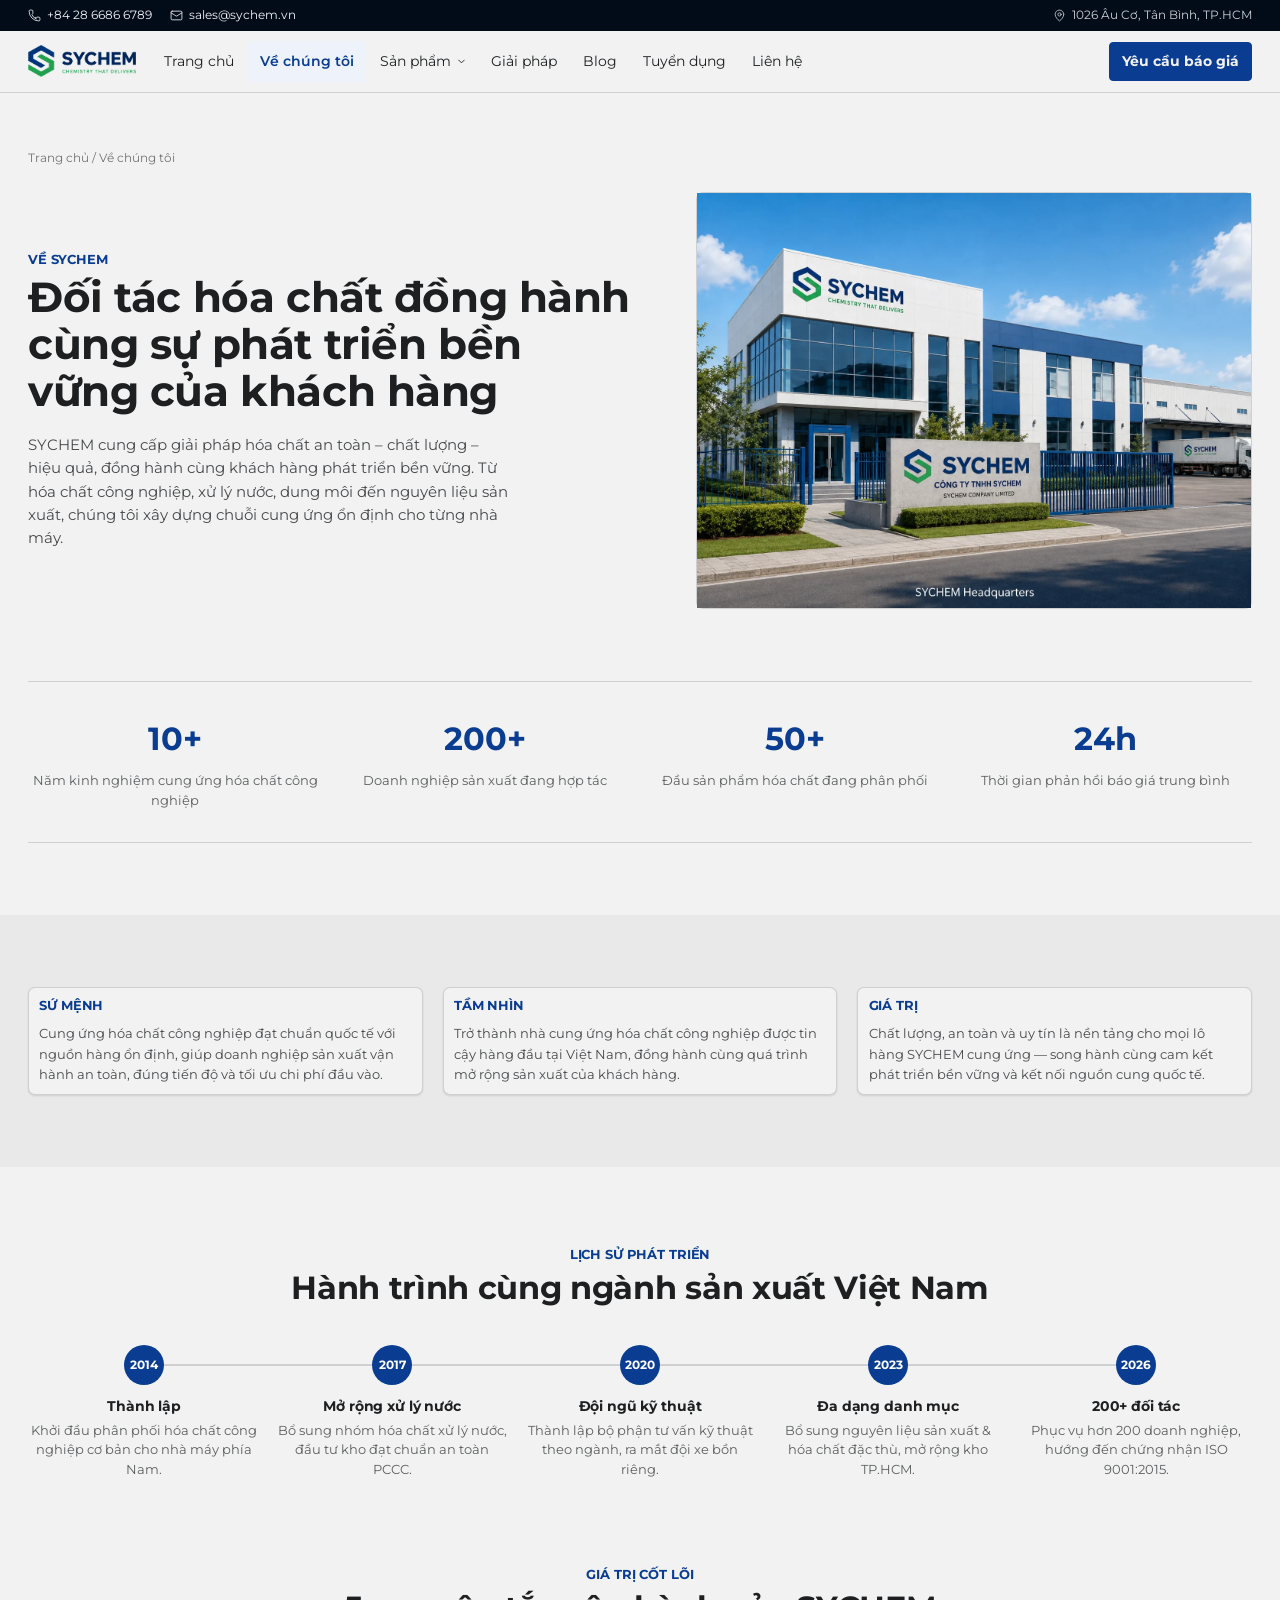
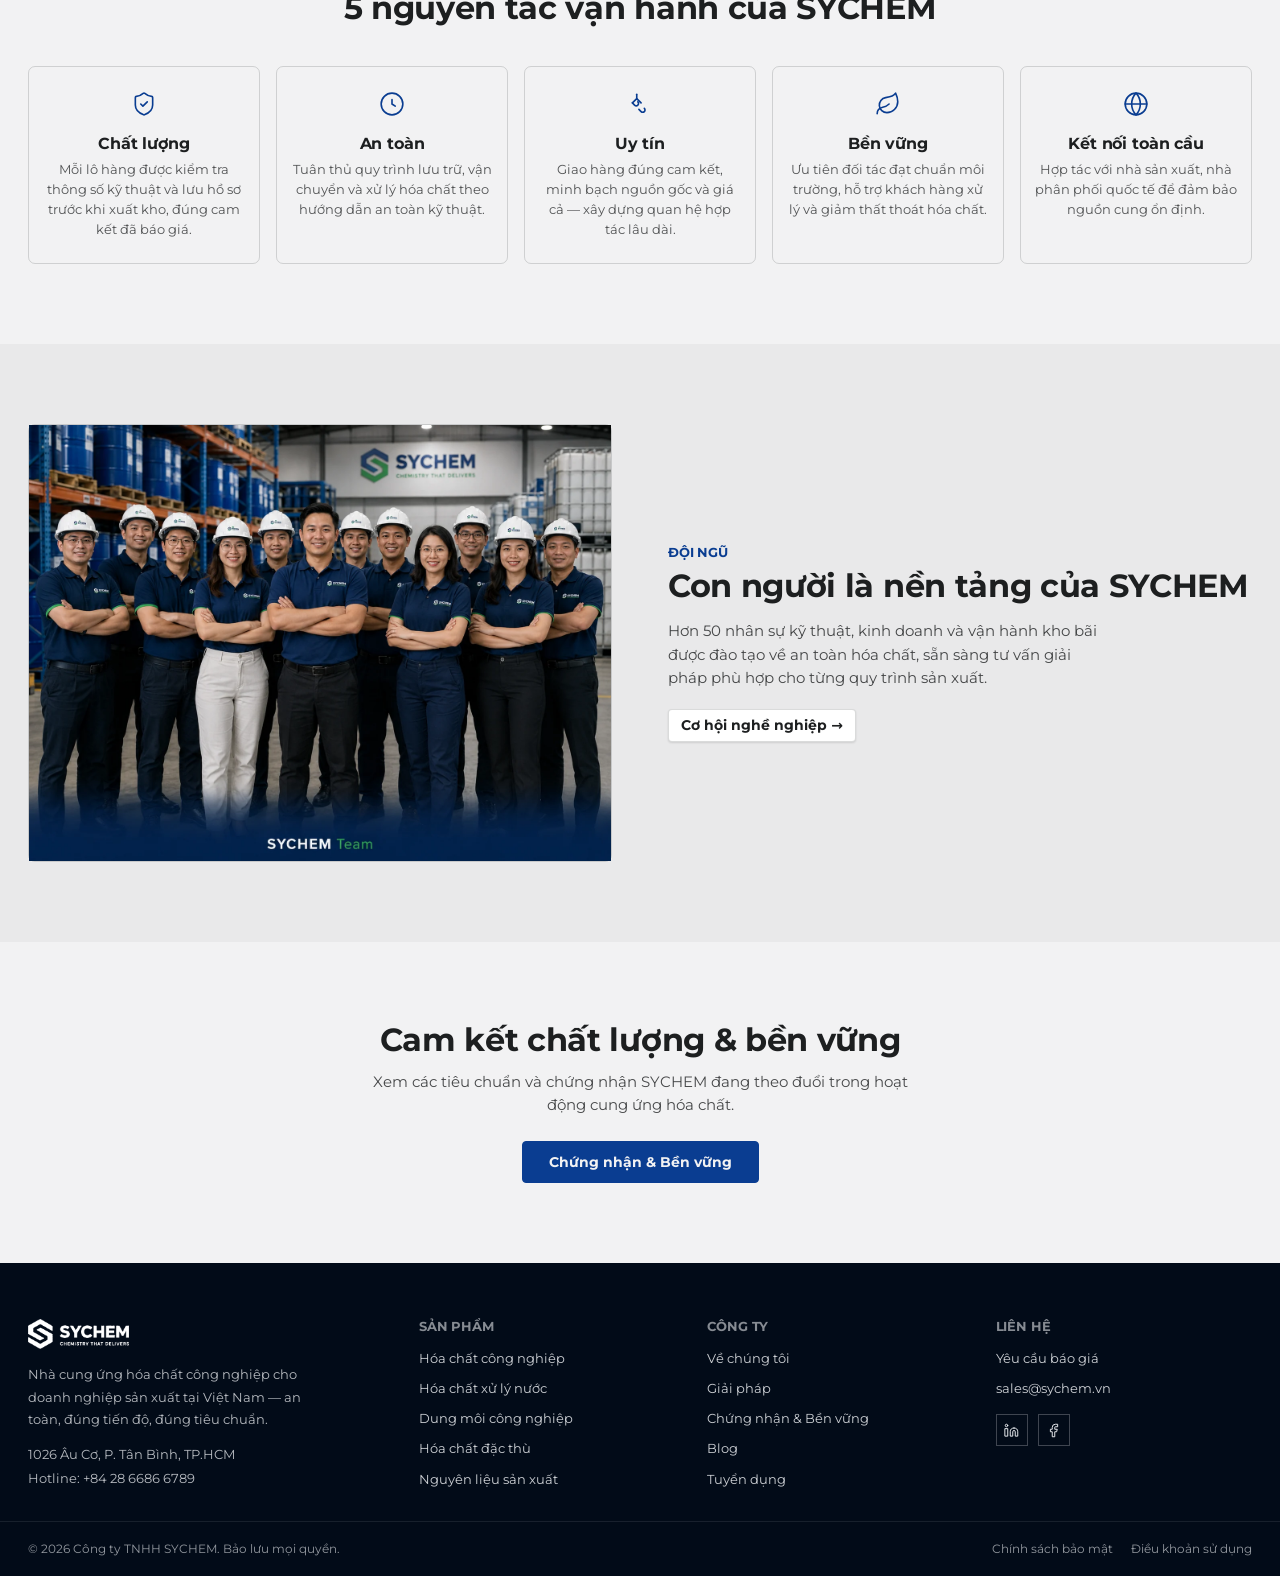
==== about.html @ 396e0d7f "Chuẩn hóa và redesign site SYCHEM cho GitHub Pages Trích xuất 10 trang từ bundle .dc.html thành HTML" ====
<!DOCTYPE html>
<html lang="vi">
<head>
<meta charset="utf-8">
<meta name="viewport" content="width=device-width, initial-scale=1">
<title>Về chúng tôi — SYCHEM | Chemistry that delivers</title>
  <meta name="description" content="SYCHEM là công ty cung ứng hóa chất công nghiệp tại TP.HCM, đồng hành cùng doanh nghiệp sản xuất bằng chất lượng, an toàn và uy tín.">
  <link rel="icon" href="assets/img/16f5f3d59bb861bd.png">
  <link rel="stylesheet" href="assets/css/style.css">
</head>
<body>
<header class="site-header">
  <div class="topbar">
    <div class="topbar-left">
      <span><svg width="13" height="13" viewBox="0 0 24 24" fill="none" stroke="currentColor" stroke-width="1.5" stroke-linecap="round" stroke-linejoin="round"><path d="M13.832 16.568a1 1 0 0 0 1.213-.303l.355-.465A2 2 0 0 1 16.6 15h3.4a2 2 0 0 1 2 2v3a2 2 0 0 1-2 2A18 18 0 0 1 2 4a2 2 0 0 1 2-2h3a2 2 0 0 1 2 2v3.4a2 2 0 0 1-.732 1.548l-.465.355a1 1 0 0 0-.303 1.213 12.035 12.035 0 0 0 7.332 7.332z"></path></svg> +84 28 6686 6789</span>
      <span><svg width="13" height="13" viewBox="0 0 24 24" fill="none" stroke="currentColor" stroke-width="1.5" stroke-linecap="round" stroke-linejoin="round"><path d="m22 7-8.991 5.727a2 2 0 0 1-2.009 0L2 7"></path><rect x="2" y="4" width="20" height="16" rx="2"></rect></svg> sales@sychem.vn</span>
    </div>
    <span class="topbar-right"><svg width="13" height="13" viewBox="0 0 24 24" fill="none" stroke="currentColor" stroke-width="1.5" stroke-linecap="round" stroke-linejoin="round"><path d="M20 10c0 4.993-5.539 10.193-7.399 11.799a1 1 0 0 1-1.202 0C9.539 20.193 4 14.993 4 10a8 8 0 0 1 16 0"></path><circle cx="12" cy="10" r="3"></circle></svg> 1026 Âu Cơ, Tân Bình, TP.HCM</span>
  </div>
  <nav class="nav navbar">
    <a href="index.html" class="nav-brand-link">
      <img src="assets/img/eb1587ac3e5c2446.webp" alt="SYCHEM – Chemistry that delivers" class="nav-logo">
    </a>
    <button type="button" class="nav-toggle" aria-label="Mở menu" aria-expanded="false" aria-controls="nav-links">
      <svg class="icon-burger" width="22" height="22" viewBox="0 0 24 24" fill="none" stroke="currentColor" stroke-width="1.8" stroke-linecap="round" stroke-linejoin="round"><path d="M4 7h16M4 12h16M4 17h16"></path></svg>
    </button>
    <div class="nav-links" id="nav-links">
      <a href="index.html">Trang chủ</a>
      <a href="about.html" aria-current="page">Về chúng tôi</a>
      <div class="nav-item has-mega">
        <span class="nav-mega-trigger-wrap">
          <a href="products.html" class="nav-mega-trigger">Sản phẩm
            <svg class="nav-caret" width="11" height="11" viewBox="0 0 24 24" fill="none" stroke="currentColor" stroke-width="2" stroke-linecap="round" stroke-linejoin="round"><path d="m6 9 6 6 6-6"></path></svg>
          </a>
          <button type="button" class="mega-toggle" aria-label="Mở danh mục sản phẩm" aria-expanded="false">
            <svg width="14" height="14" viewBox="0 0 24 24" fill="none" stroke="currentColor" stroke-width="2" stroke-linecap="round" stroke-linejoin="round"><path d="m6 9 6 6 6-6"></path></svg>
          </button>
        </span>
<div class="mega-panel">
        <div class="mega-panel-inner">
          <div class="mega-grid">
          <a href="products.html#hoa-chat-cong-nghiep" class="mega-link">
            <img src="assets/img/product-hoa-chat-cong-nghiep.jpg" alt="Hóa chất công nghiệp" loading="lazy">
            <span class="mega-link-title">Hóa chất công nghiệp</span>
            <span class="mega-link-desc">NaOH, H2SO4, HCl, Soda Ash</span>
          </a>
          <a href="products.html#xu-ly-nuoc" class="mega-link">
            <img src="assets/img/product-xu-ly-nuoc.jpg" alt="Hóa chất xử lý nước" loading="lazy">
            <span class="mega-link-title">Hóa chất xử lý nước</span>
            <span class="mega-link-desc">PAC, Chlorine, Polymer, Phèn nhôm</span>
          </a>
          <a href="products.html#dung-moi" class="mega-link">
            <img src="assets/img/product-dung-moi.jpg" alt="Dung môi công nghiệp" loading="lazy">
            <span class="mega-link-title">Dung môi công nghiệp</span>
            <span class="mega-link-desc">Toluene, Xylene, Acetone, IPA</span>
          </a>
          <a href="products.html#dac-thu" class="mega-link">
            <img src="assets/img/product-dac-thu.jpg" alt="Hóa chất đặc thù" loading="lazy">
            <span class="mega-link-title">Hóa chất đặc thù</span>
            <span class="mega-link-desc">EDTA, chống ăn mòn, phụ gia riêng</span>
          </a>
          <a href="products.html#nguyen-lieu" class="mega-link">
            <img src="assets/img/product-nguyen-lieu.jpg" alt="Nguyên liệu sản xuất" loading="lazy">
            <span class="mega-link-title">Nguyên liệu sản xuất</span>
            <span class="mega-link-desc">CaCO3, TiO2, STPP, Glycerin</span>
          </a>
          </div>
          <a href="products.html" class="mega-viewall">Xem toàn bộ sản phẩm →</a>
        </div>
      </div>
      </div>
      <a href="solutions.html">Giải pháp</a>
      <a href="blog.html">Blog</a>
      <a href="careers.html">Tuyển dụng</a>
      <a href="contact.html">Liên hệ</a>
      <a href="contact.html" class="btn btn-primary nav-cta">Yêu cầu báo giá</a>
    </div>
  </nav>
</header>

<section style="max-width:1280px;margin:0 auto;padding:56px 28px 0">
  <div style="font-size:12px;opacity:.6;margin-bottom:24px"><a href="index.html" style="color:inherit;text-decoration:none">Trang chủ</a> / Về chúng tôi</div>
</section>

<section style="max-width:1280px;margin:0 auto;padding:0 28px 72px;display:grid;grid-template-columns:1.1fr 1fr;gap:56px;align-items:center">
  <div>
    <h6 style="color:var(--color-accent);margin-bottom:8px">Về SYCHEM</h6>
    <h1 style="margin:0 0 18px">Đối tác hóa chất đồng hành cùng sự phát triển bền vững của khách hàng</h1>
    <p style="opacity:.8;max-width:48ch;margin:0">SYCHEM cung cấp giải pháp hóa chất an toàn – chất lượng – hiệu quả, đồng hành cùng khách hàng phát triển bền vững. Từ hóa chất công nghiệp, xử lý nước, dung môi đến nguyên liệu sản xuất, chúng tôi xây dựng chuỗi cung ứng ổn định cho từng nhà máy.</p>
  </div>
  <div class="blueprint duotone" style="aspect-ratio:4/3"><i class="corner tl"></i><i class="corner tr"></i><i class="corner bl"></i><i class="corner br"></i>
    <img src="assets/img/b32bd85f83dec575.webp" alt="Trụ sở chính SYCHEM" style="width:100%;height:100%;object-fit:cover"></div>
</section>

<section style="max-width:1280px;margin:0 auto;padding:0 28px 72px">
  <div style="display:grid;grid-template-columns:repeat(4,1fr);gap:16px;border-top:1px solid var(--color-divider);border-bottom:1px solid var(--color-divider);padding:32px 0">
    <div style="text-align:center"><div style="font-family:var(--font-heading);font-weight:700;font-size:32px;color:var(--color-accent)">10+</div><p style="font-size:13px;opacity:.7;margin:6px 0 0">Năm kinh nghiệm cung ứng hóa chất công nghiệp</p></div>
    <div style="text-align:center"><div style="font-family:var(--font-heading);font-weight:700;font-size:32px;color:var(--color-accent)">200+</div><p style="font-size:13px;opacity:.7;margin:6px 0 0">Doanh nghiệp sản xuất đang hợp tác</p></div>
    <div style="text-align:center"><div style="font-family:var(--font-heading);font-weight:700;font-size:32px;color:var(--color-accent)">50+</div><p style="font-size:13px;opacity:.7;margin:6px 0 0">Đầu sản phẩm hóa chất đang phân phối</p></div>
    <div style="text-align:center"><div style="font-family:var(--font-heading);font-weight:700;font-size:32px;color:var(--color-accent)">24h</div><p style="font-size:13px;opacity:.7;margin:6px 0 0">Thời gian phản hồi báo giá trung bình</p></div>
  </div>
</section>

<section style="background:var(--color-surface);padding:72px 0">
  <div style="max-width:1280px;margin:0 auto;padding:0 28px;display:grid;grid-template-columns:repeat(3,1fr);gap:20px">
    <div class="card blueprint"><i class="corner tl"></i><i class="corner tr"></i><i class="corner bl"></i><i class="corner br"></i>
      <h6 style="color:var(--color-accent);margin-bottom:4px">Sứ mệnh</h6>
      <p class="card-body">Cung ứng hóa chất công nghiệp đạt chuẩn quốc tế với nguồn hàng ổn định, giúp doanh nghiệp sản xuất vận hành an toàn, đúng tiến độ và tối ưu chi phí đầu vào.</p>
    </div>
    <div class="card blueprint"><i class="corner tl"></i><i class="corner tr"></i><i class="corner bl"></i><i class="corner br"></i>
      <h6 style="color:var(--color-accent);margin-bottom:4px">Tầm nhìn</h6>
      <p class="card-body">Trở thành nhà cung ứng hóa chất công nghiệp được tin cậy hàng đầu tại Việt Nam, đồng hành cùng quá trình mở rộng sản xuất của khách hàng.</p>
    </div>
    <div class="card blueprint"><i class="corner tl"></i><i class="corner tr"></i><i class="corner bl"></i><i class="corner br"></i>
      <h6 style="color:var(--color-accent);margin-bottom:4px">Giá trị</h6>
      <p class="card-body">Chất lượng, an toàn và uy tín là nền tảng cho mọi lô hàng SYCHEM cung ứng — song hành cùng cam kết phát triển bền vững và kết nối nguồn cung quốc tế.</p>
    </div>
  </div>
</section>

<section style="max-width:1280px;margin:0 auto;padding:80px 28px">
  <h6 style="color:var(--color-accent);margin-bottom:8px;text-align:center">Lịch sử phát triển</h6>
  <h2 style="margin:0 0 40px;text-align:center">Hành trình cùng ngành sản xuất Việt Nam</h2>
  <div style="position:relative;display:grid;grid-template-columns:repeat(5,1fr);gap:16px;margin-bottom:88px">
    <div style="position:absolute;top:19px;left:8%;right:8%;height:2px;background:var(--color-divider);z-index:0"></div>
    <div style="text-align:center;position:relative;z-index:1"><div style="width:40px;height:40px;border-radius:50%;background:var(--color-accent);color:#fff;display:flex;align-items:center;justify-content:center;font-family:var(--font-heading);font-weight:700;font-size:12px;margin:0 auto 14px">2014</div><h5 style="margin:0 0 6px;font-size:14px">Thành lập</h5><p style="font-size:12.5px;opacity:.7;margin:0">Khởi đầu phân phối hóa chất công nghiệp cơ bản cho nhà máy phía Nam.</p></div>
    <div style="text-align:center;position:relative;z-index:1"><div style="width:40px;height:40px;border-radius:50%;background:var(--color-accent);color:#fff;display:flex;align-items:center;justify-content:center;font-family:var(--font-heading);font-weight:700;font-size:12px;margin:0 auto 14px">2017</div><h5 style="margin:0 0 6px;font-size:14px">Mở rộng xử lý nước</h5><p style="font-size:12.5px;opacity:.7;margin:0">Bổ sung nhóm hóa chất xử lý nước, đầu tư kho đạt chuẩn an toàn PCCC.</p></div>
    <div style="text-align:center;position:relative;z-index:1"><div style="width:40px;height:40px;border-radius:50%;background:var(--color-accent);color:#fff;display:flex;align-items:center;justify-content:center;font-family:var(--font-heading);font-weight:700;font-size:12px;margin:0 auto 14px">2020</div><h5 style="margin:0 0 6px;font-size:14px">Đội ngũ kỹ thuật</h5><p style="font-size:12.5px;opacity:.7;margin:0">Thành lập bộ phận tư vấn kỹ thuật theo ngành, ra mắt đội xe bồn riêng.</p></div>
    <div style="text-align:center;position:relative;z-index:1"><div style="width:40px;height:40px;border-radius:50%;background:var(--color-accent);color:#fff;display:flex;align-items:center;justify-content:center;font-family:var(--font-heading);font-weight:700;font-size:12px;margin:0 auto 14px">2023</div><h5 style="margin:0 0 6px;font-size:14px">Đa dạng danh mục</h5><p style="font-size:12.5px;opacity:.7;margin:0">Bổ sung nguyên liệu sản xuất &amp; hóa chất đặc thù, mở rộng kho TP.HCM.</p></div>
    <div style="text-align:center;position:relative;z-index:1"><div style="width:40px;height:40px;border-radius:50%;background:var(--color-accent);color:#fff;display:flex;align-items:center;justify-content:center;font-family:var(--font-heading);font-weight:700;font-size:12px;margin:0 auto 14px">2026</div><h5 style="margin:0 0 6px;font-size:14px">200+ đối tác</h5><p style="font-size:12.5px;opacity:.7;margin:0">Phục vụ hơn 200 doanh nghiệp, hướng đến chứng nhận ISO 9001:2015.</p></div>
  </div>

  <h6 style="color:var(--color-accent);margin-bottom:8px;text-align:center">Giá trị cốt lõi</h6>
  <h2 style="margin:0 0 40px;text-align:center">5 nguyên tắc vận hành của SYCHEM</h2>
  <div style="display:grid;grid-template-columns:repeat(5,1fr);gap:16px">
    <div style="text-align:center;padding:24px 14px;border:1px solid var(--color-divider);border-radius:var(--radius-lg)">
      <svg width="26" height="26" viewBox="0 0 24 24" fill="none" stroke="var(--color-accent)" stroke-width="1.5" stroke-linecap="round" stroke-linejoin="round" style="margin:0 auto 12px"><path d="M20 13c0 5-3.5 7.5-7.66 8.95a1 1 0 0 1-.67-.01C7.5 20.5 4 18 4 13V6a1 1 0 0 1 1-1c2 0 4.5-1.2 6.24-2.72a1.17 1.17 0 0 1 1.52 0C14.51 3.81 17 5 19 5a1 1 0 0 1 1 1z"></path><path d="m9 12 2 2 4-4"></path></svg>
      <h5 style="margin:0 0 6px">Chất lượng</h5>
      <p style="font-size:13px;opacity:.75;margin:0">Mỗi lô hàng được kiểm tra thông số kỹ thuật và lưu hồ sơ trước khi xuất kho, đúng cam kết đã báo giá.</p>
    </div>
    <div style="text-align:center;padding:24px 14px;border:1px solid var(--color-divider);border-radius:var(--radius-lg)">
      <svg width="26" height="26" viewBox="0 0 24 24" fill="none" stroke="var(--color-accent)" stroke-width="1.5" stroke-linecap="round" stroke-linejoin="round" style="margin:0 auto 12px"><circle cx="12" cy="12" r="10"></circle><path d="M12 8v4l3 2"></path></svg>
      <h5 style="margin:0 0 6px">An toàn</h5>
      <p style="font-size:13px;opacity:.75;margin:0">Tuân thủ quy trình lưu trữ, vận chuyển và xử lý hóa chất theo hướng dẫn an toàn kỹ thuật.</p>
    </div>
    <div style="text-align:center;padding:24px 14px;border:1px solid var(--color-divider);border-radius:var(--radius-lg)">
      <svg width="26" height="26" viewBox="0 0 24 24" fill="none" stroke="var(--color-accent)" stroke-width="1.5" stroke-linecap="round" stroke-linejoin="round" style="margin:0 auto 12px"><path d="m11 17 2 2a1 1 0 1 0 3-3"></path><path d="m5 11 2 2a1 1 0 1 0 3-3"></path><path d="m5 11 4-4 4 4"></path><path d="M9 7V3"></path></svg>
      <h5 style="margin:0 0 6px">Uy tín</h5>
      <p style="font-size:13px;opacity:.75;margin:0">Giao hàng đúng cam kết, minh bạch nguồn gốc và giá cả — xây dựng quan hệ hợp tác lâu dài.</p>
    </div>
    <div style="text-align:center;padding:24px 14px;border:1px solid var(--color-divider);border-radius:var(--radius-lg)">
      <svg width="26" height="26" viewBox="0 0 24 24" fill="none" stroke="var(--color-accent)" stroke-width="1.5" stroke-linecap="round" stroke-linejoin="round" style="margin:0 auto 12px"><path d="M11 20A7 7 0 0 1 9.8 6.1C15.5 5 17 4.48 19 2c1 2 2 4.18 2 8 0 5.5-4.78 10-10 10Z"></path><path d="M2 21c0-3 1.85-5.36 5.08-6C9.5 14.52 12 13 13 12"></path></svg>
      <h5 style="margin:0 0 6px">Bền vững</h5>
      <p style="font-size:13px;opacity:.75;margin:0">Ưu tiên đối tác đạt chuẩn môi trường, hỗ trợ khách hàng xử lý và giảm thất thoát hóa chất.</p>
    </div>
    <div style="text-align:center;padding:24px 14px;border:1px solid var(--color-divider);border-radius:var(--radius-lg)">
      <svg width="26" height="26" viewBox="0 0 24 24" fill="none" stroke="var(--color-accent)" stroke-width="1.5" stroke-linecap="round" stroke-linejoin="round" style="margin:0 auto 12px"><circle cx="12" cy="12" r="10"></circle><path d="M12 2a14.5 14.5 0 0 0 0 20 14.5 14.5 0 0 0 0-20"></path><path d="M2 12h20"></path></svg>
      <h5 style="margin:0 0 6px">Kết nối toàn cầu</h5>
      <p style="font-size:13px;opacity:.75;margin:0">Hợp tác với nhà sản xuất, nhà phân phối quốc tế để đảm bảo nguồn cung ổn định.</p>
    </div>
  </div>
</section>

<section style="background:var(--color-surface);padding:80px 0">
  <div style="max-width:1280px;margin:0 auto;padding:0 28px;display:grid;grid-template-columns:1fr 1fr;gap:56px;align-items:center">
    <div class="blueprint duotone" style="aspect-ratio:4/3"><i class="corner tl"></i><i class="corner tr"></i><i class="corner bl"></i><i class="corner br"></i>
      <img src="assets/img/b7aebc073bd1a2f7.webp" alt="Đội ngũ SYCHEM" style="width:100%;height:100%;object-fit:cover"></div>
    <div>
      <h6 style="color:var(--color-accent);margin-bottom:8px">Đội ngũ</h6>
      <h2 style="margin:0 0 16px">Con người là nền tảng của SYCHEM</h2>
      <p style="opacity:.8;max-width:44ch;margin:0 0 20px">Hơn 50 nhân sự kỹ thuật, kinh doanh và vận hành kho bãi được đào tạo về an toàn hóa chất, sẵn sàng tư vấn giải pháp phù hợp cho từng quy trình sản xuất.</p>
      <a href="careers.html" class="btn btn-secondary">Cơ hội nghề nghiệp →</a>
    </div>
  </div>
</section>

<section style="max-width:1280px;margin:0 auto;padding:80px 28px;text-align:center">
  <h2 style="margin:0 0 12px">Cam kết chất lượng &amp; bền vững</h2>
  <p style="opacity:.8;max-width:56ch;margin:0 auto 24px">Xem các tiêu chuẩn và chứng nhận SYCHEM đang theo đuổi trong hoạt động cung ứng hóa chất.</p>
  <a href="sustainability.html" class="btn btn-primary" style="padding:12px 26px">Chứng nhận &amp; Bền vững</a>
</section>

<footer style="background:var(--color-accent-900);color:#f2f4f7">
  <div style="max-width:1280px;margin:0 auto;padding:56px 28px 32px;display:grid;grid-template-columns:1.4fr 1fr 1fr 1fr;gap:32px">
    <div>
      <img src="assets/img/eb1587ac3e5c2446.webp" alt="SYCHEM" style="height:30px;width:auto;filter:brightness(0) invert(1);margin-bottom:14px">
      <p style="font-size:13px;line-height:1.7;opacity:.75;max-width:34ch;margin:0 0 14px">Nhà cung ứng hóa chất công nghiệp cho doanh nghiệp sản xuất tại Việt Nam — an toàn, đúng tiến độ, đúng tiêu chuẩn.</p>
      <p style="font-size:13px;opacity:.75;margin:0 0 4px">1026 Âu Cơ, P. Tân Bình, TP.HCM</p>
      <p style="font-size:13px;opacity:.75;margin:0">Hotline: +84 28 6686 6789</p>
    </div>
    <div>
      <h6 style="color:#f2f4f7;opacity:.55;margin-bottom:14px">Sản phẩm</h6>
      <div style="display:flex;flex-direction:column;gap:10px;font-size:13px">
        <a href="products.html#hoa-chat-cong-nghiep" style="color:#f2f4f7;opacity:.85;text-decoration:none">Hóa chất công nghiệp</a>
        <a href="products.html#xu-ly-nuoc" style="color:#f2f4f7;opacity:.85;text-decoration:none">Hóa chất xử lý nước</a>
        <a href="products.html#dung-moi" style="color:#f2f4f7;opacity:.85;text-decoration:none">Dung môi công nghiệp</a>
        <a href="products.html#dac-thu" style="color:#f2f4f7;opacity:.85;text-decoration:none">Hóa chất đặc thù</a>
        <a href="products.html#nguyen-lieu" style="color:#f2f4f7;opacity:.85;text-decoration:none">Nguyên liệu sản xuất</a>
      </div>
    </div>
    <div>
      <h6 style="color:#f2f4f7;opacity:.55;margin-bottom:14px">Công ty</h6>
      <div style="display:flex;flex-direction:column;gap:10px;font-size:13px">
        <a href="about.html" style="color:#f2f4f7;opacity:.85;text-decoration:none">Về chúng tôi</a>
        <a href="solutions.html" style="color:#f2f4f7;opacity:.85;text-decoration:none">Giải pháp</a>
        <a href="sustainability.html" style="color:#f2f4f7;opacity:.85;text-decoration:none">Chứng nhận &amp; Bền vững</a>
        <a href="blog.html" style="color:#f2f4f7;opacity:.85;text-decoration:none">Blog</a>
        <a href="careers.html" style="color:#f2f4f7;opacity:.85;text-decoration:none">Tuyển dụng</a>
      </div>
    </div>
    <div>
      <h6 style="color:#f2f4f7;opacity:.55;margin-bottom:14px">Liên hệ</h6>
      <div style="display:flex;flex-direction:column;gap:10px;font-size:13px;margin-bottom:16px">
        <a href="contact.html" style="color:#f2f4f7;opacity:.85;text-decoration:none">Yêu cầu báo giá</a>
        <a href="mailto:sales@sychem.vn" style="color:#f2f4f7;opacity:.85;text-decoration:none">sales@sychem.vn</a>
      </div>
      <div style="display:flex;gap:10px">
        <a href="#" aria-label="LinkedIn" style="width:32px;height:32px;display:flex;align-items:center;justify-content:center;border:1px solid rgba(242,244,247,.25);color:#f2f4f7;text-decoration:none"><svg width="15" height="15" viewBox="0 0 24 24" fill="none" stroke="currentColor" stroke-width="1.5" stroke-linecap="round" stroke-linejoin="round"><path d="M16 8a6 6 0 0 1 6 6v7h-4v-7a2 2 0 0 0-2-2 2 2 0 0 0-2 2v7h-4v-7a6 6 0 0 1 6-6z"></path><rect width="4" height="12" x="2" y="9"></rect><circle cx="4" cy="4" r="2"></circle></svg></a>
        <a href="#" aria-label="Facebook" style="width:32px;height:32px;display:flex;align-items:center;justify-content:center;border:1px solid rgba(242,244,247,.25);color:#f2f4f7;text-decoration:none"><svg width="15" height="15" viewBox="0 0 24 24" fill="none" stroke="currentColor" stroke-width="1.5" stroke-linecap="round" stroke-linejoin="round"><path d="M18 2h-3a5 5 0 0 0-5 5v3H7v4h3v8h4v-8h3l1-4h-4V7a1 1 0 0 1 1-1h3z"></path></svg></a>
      </div>
    </div>
  </div>
  <div style="max-width:1280px;margin:0 auto;padding:18px 28px;border-top:1px solid rgba(242,244,247,.15);display:flex;justify-content:space-between;flex-wrap:wrap;gap:8px;font-size:12px;opacity:.6">
    <span>© 2026 Công ty TNHH SYCHEM. Bảo lưu mọi quyền.</span>
    <div style="display:flex;gap:18px">
      <a href="#" style="color:#f2f4f7;text-decoration:none">Chính sách bảo mật</a>
      <a href="#" style="color:#f2f4f7;text-decoration:none">Điều khoản sử dụng</a>
    </div>
  </div>
</footer>
<script src="assets/js/site.js" defer></script>
</body>
</html>
---- assets/css/style.css ----
/* Industry — design-system tokens and component classes. This file is the source of truth for the system's look; retune it here and see readme.md. */
/* vietnamese */
@font-face {
  font-family: 'Barlow';
  font-style: normal;
  font-weight: 400;
  font-display: swap;
  src: url("../fonts/fef1e3c39d06f701.woff2") format('woff2');
  unicode-range: U+0102-0103, U+0110-0111, U+0128-0129, U+0168-0169, U+01A0-01A1, U+01AF-01B0, U+0300-0301, U+0303-0304, U+0308-0309, U+0323, U+0329, U+1EA0-1EF9, U+20AB;
}
/* latin-ext */
@font-face {
  font-family: 'Barlow';
  font-style: normal;
  font-weight: 400;
  font-display: swap;
  src: url("../fonts/122b24bc2a90b0ab.woff2") format('woff2');
  unicode-range: U+0100-02BA, U+02BD-02C5, U+02C7-02CC, U+02CE-02D7, U+02DD-02FF, U+0304, U+0308, U+0329, U+1D00-1DBF, U+1E00-1E9F, U+1EF2-1EFF, U+2020, U+20A0-20AB, U+20AD-20C0, U+2113, U+2C60-2C7F, U+A720-A7FF;
}
/* latin */
@font-face {
  font-family: 'Barlow';
  font-style: normal;
  font-weight: 400;
  font-display: swap;
  src: url("../fonts/b0a8ad37ac45f5fb.woff2") format('woff2');
  unicode-range: U+0000-00FF, U+0131, U+0152-0153, U+02BB-02BC, U+02C6, U+02DA, U+02DC, U+0304, U+0308, U+0329, U+2000-206F, U+20AC, U+2122, U+2191, U+2193, U+2212, U+2215, U+FEFF, U+FFFD;
}
/* vietnamese */
@font-face {
  font-family: 'Barlow';
  font-style: normal;
  font-weight: 500;
  font-display: swap;
  src: url("../fonts/ba426fe513fa9e7e.woff2") format('woff2');
  unicode-range: U+0102-0103, U+0110-0111, U+0128-0129, U+0168-0169, U+01A0-01A1, U+01AF-01B0, U+0300-0301, U+0303-0304, U+0308-0309, U+0323, U+0329, U+1EA0-1EF9, U+20AB;
}
/* latin-ext */
@font-face {
  font-family: 'Barlow';
  font-style: normal;
  font-weight: 500;
  font-display: swap;
  src: url("../fonts/3facdf66b60778c7.woff2") format('woff2');
  unicode-range: U+0100-02BA, U+02BD-02C5, U+02C7-02CC, U+02CE-02D7, U+02DD-02FF, U+0304, U+0308, U+0329, U+1D00-1DBF, U+1E00-1E9F, U+1EF2-1EFF, U+2020, U+20A0-20AB, U+20AD-20C0, U+2113, U+2C60-2C7F, U+A720-A7FF;
}
/* latin */
@font-face {
  font-family: 'Barlow';
  font-style: normal;
  font-weight: 500;
  font-display: swap;
  src: url("../fonts/cd759df8ef9efc98.woff2") format('woff2');
  unicode-range: U+0000-00FF, U+0131, U+0152-0153, U+02BB-02BC, U+02C6, U+02DA, U+02DC, U+0304, U+0308, U+0329, U+2000-206F, U+20AC, U+2122, U+2191, U+2193, U+2212, U+2215, U+FEFF, U+FFFD;
}
/* vietnamese */
@font-face {
  font-family: 'Barlow';
  font-style: normal;
  font-weight: 700;
  font-display: swap;
  src: url("../fonts/73b48c8588dc2bf6.woff2") format('woff2');
  unicode-range: U+0102-0103, U+0110-0111, U+0128-0129, U+0168-0169, U+01A0-01A1, U+01AF-01B0, U+0300-0301, U+0303-0304, U+0308-0309, U+0323, U+0329, U+1EA0-1EF9, U+20AB;
}
/* latin-ext */
@font-face {
  font-family: 'Barlow';
  font-style: normal;
  font-weight: 700;
  font-display: swap;
  src: url("../fonts/88c786d5fa8700a2.woff2") format('woff2');
  unicode-range: U+0100-02BA, U+02BD-02C5, U+02C7-02CC, U+02CE-02D7, U+02DD-02FF, U+0304, U+0308, U+0329, U+1D00-1DBF, U+1E00-1E9F, U+1EF2-1EFF, U+2020, U+20A0-20AB, U+20AD-20C0, U+2113, U+2C60-2C7F, U+A720-A7FF;
}
/* latin */
@font-face {
  font-family: 'Barlow';
  font-style: normal;
  font-weight: 700;
  font-display: swap;
  src: url("../fonts/2d797dd8b35dcb34.woff2") format('woff2');
  unicode-range: U+0000-00FF, U+0131, U+0152-0153, U+02BB-02BC, U+02C6, U+02DA, U+02DC, U+0304, U+0308, U+0329, U+2000-206F, U+20AC, U+2122, U+2191, U+2193, U+2212, U+2215, U+FEFF, U+FFFD;
}
/* vietnamese */
@font-face {
  font-family: 'Barlow Condensed';
  font-style: normal;
  font-weight: 400;
  font-display: swap;
  src: url("../fonts/9e7e7207af0d6687.woff2") format('woff2');
  unicode-range: U+0102-0103, U+0110-0111, U+0128-0129, U+0168-0169, U+01A0-01A1, U+01AF-01B0, U+0300-0301, U+0303-0304, U+0308-0309, U+0323, U+0329, U+1EA0-1EF9, U+20AB;
}
/* latin-ext */
@font-face {
  font-family: 'Barlow Condensed';
  font-style: normal;
  font-weight: 400;
  font-display: swap;
  src: url("../fonts/1eb62753e2922d13.woff2") format('woff2');
  unicode-range: U+0100-02BA, U+02BD-02C5, U+02C7-02CC, U+02CE-02D7, U+02DD-02FF, U+0304, U+0308, U+0329, U+1D00-1DBF, U+1E00-1E9F, U+1EF2-1EFF, U+2020, U+20A0-20AB, U+20AD-20C0, U+2113, U+2C60-2C7F, U+A720-A7FF;
}
/* latin */
@font-face {
  font-family: 'Barlow Condensed';
  font-style: normal;
  font-weight: 400;
  font-display: swap;
  src: url("../fonts/7fff1bb22e5773f0.woff2") format('woff2');
  unicode-range: U+0000-00FF, U+0131, U+0152-0153, U+02BB-02BC, U+02C6, U+02DA, U+02DC, U+0304, U+0308, U+0329, U+2000-206F, U+20AC, U+2122, U+2191, U+2193, U+2212, U+2215, U+FEFF, U+FFFD;
}
/* vietnamese */
@font-face {
  font-family: 'Barlow Condensed';
  font-style: normal;
  font-weight: 600;
  font-display: swap;
  src: url("../fonts/5598861e729ef9e8.woff2") format('woff2');
  unicode-range: U+0102-0103, U+0110-0111, U+0128-0129, U+0168-0169, U+01A0-01A1, U+01AF-01B0, U+0300-0301, U+0303-0304, U+0308-0309, U+0323, U+0329, U+1EA0-1EF9, U+20AB;
}
/* latin-ext */
@font-face {
  font-family: 'Barlow Condensed';
  font-style: normal;
  font-weight: 600;
  font-display: swap;
  src: url("../fonts/aef7edf54f79a532.woff2") format('woff2');
  unicode-range: U+0100-02BA, U+02BD-02C5, U+02C7-02CC, U+02CE-02D7, U+02DD-02FF, U+0304, U+0308, U+0329, U+1D00-1DBF, U+1E00-1E9F, U+1EF2-1EFF, U+2020, U+20A0-20AB, U+20AD-20C0, U+2113, U+2C60-2C7F, U+A720-A7FF;
}
/* latin */
@font-face {
  font-family: 'Barlow Condensed';
  font-style: normal;
  font-weight: 600;
  font-display: swap;
  src: url("../fonts/215a93c696f44203.woff2") format('woff2');
  unicode-range: U+0000-00FF, U+0131, U+0152-0153, U+02BB-02BC, U+02C6, U+02DA, U+02DC, U+0304, U+0308, U+0329, U+2000-206F, U+20AC, U+2122, U+2191, U+2193, U+2212, U+2215, U+FEFF, U+FFFD;
}


:root {
  --color-bg: #f2f2f3;
  --color-surface: #e9e9ea;
  --color-text: #1d1f20;
  --color-accent: #5980a6;
  --color-accent-2: #728fab;
  --color-divider: color-mix(in srgb, #1d1f20 16%, transparent);

  /* Tonal ramps — generated in OKLCH on one shared lightness scale, so the
     same step of any role matches the others in visual value. */
  --color-neutral-100: #f5f5f8;
  --color-neutral-200: #e7e7ea;
  --color-neutral-300: #d4d4d7;
  --color-neutral-400: #b7b7ba;
  --color-neutral-500: #98989b;
  --color-neutral-600: #7a7a7d;
  --color-neutral-700: #5d5d60;
  --color-neutral-800: #424244;
  --color-neutral-900: #2b2b2d;

  --color-accent-100: #eef6ff;
  --color-accent-200: #d6ebff;
  --color-accent-300: #b5d9fd;
  --color-accent-400: #94bce3;
  --color-accent-500: #749dc4;
  --color-accent-600: #597ea3;
  --color-accent-700: #416180;
  --color-accent-800: #2c455d;
  --color-accent-900: #1d2d3d;

  --color-accent-2-100: #eef6ff;
  --color-accent-2-200: #d6ebff;
  --color-accent-2-300: #bdd8f2;
  --color-accent-2-400: #9ebbd8;
  --color-accent-2-500: #7e9cb8;
  --color-accent-2-600: #627d98;
  --color-accent-2-700: #486077;
  --color-accent-2-800: #314457;
  --color-accent-2-900: #1f2d3a;

  --font-heading: "Barlow Condensed", system-ui, sans-serif;
  --font-heading-weight: 600;
  --font-body: "Barlow", system-ui, sans-serif;

  --space-1: 3.4px;
  --space-2: 6.8px;
  --space-3: 10.2px;
  --space-4: 13.6px;
  --space-6: 20.4px;
  --space-8: 27.2px;

  --radius-sm: 2px;
  --radius-md: 4px;
  --radius-lg: 7px;

  /* Elevation — derived from the ground: soft ink-tinted shadows on a
     light theme, a hairline edge + ambient darkness on a dark one. */
  --shadow-sm: 0 1px 2px color-mix(in srgb, #2b2b2d 14%, transparent);
  --shadow-md: 0 3px 10px color-mix(in srgb, #2b2b2d 16%, transparent);
  --shadow-lg: 0 12px 32px color-mix(in srgb, #2b2b2d 22%, transparent);
}

body {
  background: var(--color-bg);
  color: var(--color-text);
  font-family: var(--font-body);
}
h1, h2, h3, h4 { font-family: var(--font-heading); font-weight: var(--font-heading-weight); }

.blueprint {
  position: relative;
  border: 1px solid var(--color-divider);
  border-radius: 0;
}
/* The overlay image treatments (halftone, duotone) clip their overlay
   (overflow:hidden); a blueprint wrapper draws its registration marks
   outside the box, so when both classes share a wrapper the frame must
   win. */
.blueprint.halftone, .blueprint.plate, .blueprint.duotone { overflow: visible; }
.blueprint > .corner {
  position: absolute; width: 11px; height: 11px;
  color: color-mix(in srgb, var(--color-text) 55%, transparent);
}
.blueprint > .corner::before, .blueprint > .corner::after {
  content: ""; position: absolute; background: currentColor;
}
.blueprint > .corner::before { left: 5px; top: 0; width: 1px; height: 100%; }
.blueprint > .corner::after  { top: 5px; left: 0; width: 100%; height: 1px; }
.blueprint > .corner.tl { top: -6px; left: -6px; }
.blueprint > .corner.tr { top: -6px; right: -6px; }
.blueprint > .corner.bl { bottom: -6px; left: -6px; }
.blueprint > .corner.br { bottom: -6px; right: -6px; }

.duotone{position:relative;overflow:hidden}
.duotone::after{content:"";position:absolute;inset:0;pointer-events:none;
  background:var(--color-accent);mix-blend-mode:color}

/* ══════════════════════════════════════════════════════════════════════════
   Components — built with the tokens above. Plain CSS
   on plain HTML: no JavaScript, no build step. Each class is documented in
   readme.md and demonstrated in foundations/ and components/.
   ══════════════════════════════════════════════════════════════════════ */

*, *::before, *::after { box-sizing: border-box; }
body { margin: 0; font-size: 15px; line-height: 1.55; font-weight: 400; }
h1, h2, h3, h4, h5, h6 {
  font-family: var(--font-heading); font-weight: var(--font-heading-weight);
  line-height: 1.12; letter-spacing: -0.015em; margin: 0 0 var(--space-2);
}
h1 { font-size: 42px; }
h2 { font-size: 32px; }
h3 { font-size: 25px; }
h4 { font-size: 20px; }
h5 { font-size: 16px; }
h6 { font-size: 13px; }
h6 { letter-spacing: 0.08em; text-transform: uppercase; }
p { margin: 0 0 var(--space-3); }
a { color: var(--color-accent); text-underline-offset: 3px; }
img { display: block; max-width: 100%; }
figure { margin: 0; }
figcaption {
  font-size: 11px; margin-top: var(--space-1);
  color: color-mix(in srgb, var(--color-text) 55%, transparent);
}
.text-muted { color: color-mix(in srgb, var(--color-text) 55%, transparent); }
:focus { outline: none; }
:focus-visible { outline: 2px solid var(--color-accent); outline-offset: 2px; }
::selection { background: color-mix(in srgb, var(--color-accent) 30%, transparent); }

/* — rules — */
.hr {
  height: 1px; border: 0; margin: var(--space-4) 0;
  background: var(--color-divider);
}

/* — buttons — */
.btn {
  display: inline-flex; align-items: center; justify-content: center; gap: 6px;
  cursor: pointer; text-decoration: none;
  font-family: var(--font-heading); font-weight: var(--font-heading-weight);
  font-size: 14px; line-height: 1.2; color: var(--color-text); /* matches the .input's 14px —
     the pair sits side by side in sign-up rows */
  background: transparent; border: 1px solid transparent;
  padding: var(--space-2) calc(var(--space-3) * 1.2);
  border-radius: var(--radius-md);
}
.btn svg { display: block; }
.btn:disabled { opacity: 0.45; cursor: not-allowed; }
.btn-primary { background: var(--color-accent); color: var(--color-bg); }
.btn-primary:hover { background: var(--color-accent-600); }
.btn-primary:active { background: var(--color-accent-700); }
.btn-secondary { border-color: var(--color-divider); }
.btn-secondary:hover { background: color-mix(in srgb, var(--color-text) 7%, transparent); }
.btn-secondary:active { background: color-mix(in srgb, var(--color-text) 14%, transparent); }
.btn-ghost { color: var(--color-accent); padding-inline: var(--space-1); }
.btn-ghost:hover { background: color-mix(in srgb, var(--color-accent) 10%, transparent); }
.btn-ghost:active { background: color-mix(in srgb, var(--color-accent) 18%, transparent); }
.btn-icon { width: 36px; height: 36px; padding: 0; }
.btn-block { width: 100%; margin-top: var(--space-2); }

/* — forms — */
.field > label {
  display: block; font-size: 12px; margin-bottom: 5px;
  color: color-mix(in srgb, var(--color-text) 70%, transparent);
}
.input {
  width: 100%; min-height: 36px; padding: 6px 10px; font: inherit;
  font-size: 14px; color: var(--color-text); caret-color: var(--color-accent);
  background: var(--color-surface);
  border: 1px solid var(--color-divider); border-radius: var(--radius-md);
}
.input:hover { border-color: color-mix(in srgb, var(--color-text) 45%, transparent); }
.input:focus-visible { border-color: var(--color-accent); outline-offset: 0; }
textarea.input { min-height: 90px; resize: vertical; }
.radio { display: inline-flex; align-items: center; gap: 8px; cursor: pointer; font-size: 14px; }
.radio input, .seg-opt input {
  position: absolute; opacity: 0; width: 0; height: 0; pointer-events: none;
}
.radio .dot {
  width: 16px; height: 16px; flex: none; border-radius: 50%;
  border: 1.5px solid var(--color-divider);
}
.radio:hover .dot { border-color: var(--color-accent); }
.radio input:checked + .dot {
  border-color: var(--color-accent); background: var(--color-accent);
  box-shadow: inset 0 0 0 4px var(--color-bg);
}
.radio input:focus-visible + .dot { outline: 2px solid var(--color-accent); outline-offset: 2px; }
.seg {
  display: inline-flex; overflow: hidden;
  border: 1px solid var(--color-divider); border-radius: var(--radius-md);
}
.seg-opt {
  display: inline-flex; align-items: center; gap: 6px;
  padding: 7px 12px; font-size: 13px; cursor: pointer;
}
.seg-opt + .seg-opt { border-left: 1px solid var(--color-divider); }
.seg-opt:has(input:checked) { background: var(--color-accent); color: var(--color-bg); }
.seg-opt:not(:has(input:checked)):hover { background: color-mix(in srgb, var(--color-text) 7%, transparent); }
.seg-opt:has(input:focus-visible) { outline: 2px solid var(--color-accent); outline-offset: -2px; }

/* — cards — */
.card {
  display: flex; flex-direction: column; gap: var(--space-2);
  padding: var(--space-3); border-radius: var(--radius-md); background: var(--color-surface);
}
.card-kicker { font-size: 10px; letter-spacing: 0.1em; text-transform: uppercase; color: var(--color-accent); }
.card-title {
  font-family: var(--font-heading); font-weight: var(--font-heading-weight);
  font-size: 17px; line-height: 1.2;
}
.card-body { margin: 0; font-size: 13px; opacity: 0.8; flex: 1; }
.card-meta {
  display: flex; align-items: center; gap: 6px; font-size: 11px;
  color: color-mix(in srgb, var(--color-text) 50%, transparent);
}
.elev-sm { box-shadow: var(--shadow-sm); }
.elev-md { box-shadow: var(--shadow-md); }
.elev-lg { box-shadow: var(--shadow-lg); }

/* — tags — */
.tag {
  display: inline-flex; align-items: center; font-size: 11px;
  letter-spacing: 0.02em; padding: 3px 10px;
  border-radius: calc(var(--radius-md) * 0.75);
}
.tag-accent { background: var(--color-accent-100); color: var(--color-accent-800); }
.tag-accent-2 { background: var(--color-accent-2-100); color: var(--color-accent-2-800); }
.tag-neutral { background: var(--color-neutral-100); color: var(--color-neutral-800); }
.tag-outline { border: 1px solid var(--color-accent); color: var(--color-accent); }

/* — navigation — */
.nav {
  display: flex; align-items: center; gap: var(--space-4);
  padding: var(--space-3) var(--space-4);
  border-bottom: none;
}
.nav-brand {
  font-family: var(--font-heading); font-weight: var(--font-heading-weight);
  font-size: 18px; margin-right: auto;
}
.nav a { color: inherit; text-decoration: none; font-size: 14px; }
.nav a:hover, .nav a[aria-current='page'] { color: var(--color-accent); }

/* — tables — */
.table { width: 100%; border-collapse: collapse; font-size: 14px; }
.table th {
  text-align: left; font-size: 11px; letter-spacing: 0.08em; text-transform: uppercase;
  color: color-mix(in srgb, var(--color-text) 60%, transparent);
  padding: var(--space-2); border-bottom: 1px solid var(--color-divider);
}
.table td {
  padding: var(--space-2);
  border-bottom: 1px solid color-mix(in srgb, var(--color-text) 8%, transparent);
}
.table tbody tr:hover { background: color-mix(in srgb, var(--color-text) 4%, transparent); }

/* — dialog — */
.dialog-backdrop {
  position: fixed; inset: 0; display: grid; place-items: center;
  padding: var(--space-4);
  background: color-mix(in srgb, var(--color-neutral-900) 50%, transparent);
}
.dialog {
  width: min(440px, 100%); display: flex; flex-direction: column; gap: var(--space-3);
  padding: var(--space-4); border-radius: var(--radius-lg);
  background: var(--color-surface); box-shadow: var(--shadow-lg);
}
.dialog-title {
  font-family: var(--font-heading); font-weight: var(--font-heading-weight);
  font-size: 20px;
}
.dialog-body { font-size: 14px; opacity: 0.85; }
.dialog-actions { display: flex; justify-content: flex-end; gap: var(--space-2); margin-top: var(--space-2); }

/* — blueprint frame: components are wireframe objects (see .blueprint
     and .corner above) — square, transparent, hairline-bordered — */
.card, .btn, .input, .tag, .seg, .dialog { border-radius: 0; }
.card, .dialog { background: transparent; border: 1px solid var(--color-divider); }
.btn { border: 1px solid var(--color-divider); }
.btn-primary { border-color: var(--color-accent); }
.btn-ghost { border-color: transparent; }


/* SYCHEM brand override on top of Industry design-system tokens */
/* cyrillic-ext */
@font-face {
  font-family: 'Montserrat';
  font-style: normal;
  font-weight: 400;
  font-display: swap;
  src: url("../fonts/0f7f5f2fbb4eae12.woff2") format('woff2');
  unicode-range: U+0460-052F, U+1C80-1C8A, U+20B4, U+2DE0-2DFF, U+A640-A69F, U+FE2E-FE2F;
}
/* cyrillic */
@font-face {
  font-family: 'Montserrat';
  font-style: normal;
  font-weight: 400;
  font-display: swap;
  src: url("../fonts/a187b077090fe8ae.woff2") format('woff2');
  unicode-range: U+0301, U+0400-045F, U+0490-0491, U+04B0-04B1, U+2116;
}
/* vietnamese */
@font-face {
  font-family: 'Montserrat';
  font-style: normal;
  font-weight: 400;
  font-display: swap;
  src: url("../fonts/26b2403f995ed65f.woff2") format('woff2');
  unicode-range: U+0102-0103, U+0110-0111, U+0128-0129, U+0168-0169, U+01A0-01A1, U+01AF-01B0, U+0300-0301, U+0303-0304, U+0308-0309, U+0323, U+0329, U+1EA0-1EF9, U+20AB;
}
/* latin-ext */
@font-face {
  font-family: 'Montserrat';
  font-style: normal;
  font-weight: 400;
  font-display: swap;
  src: url("../fonts/54d9a78b7ff60b68.woff2") format('woff2');
  unicode-range: U+0100-02BA, U+02BD-02C5, U+02C7-02CC, U+02CE-02D7, U+02DD-02FF, U+0304, U+0308, U+0329, U+1D00-1DBF, U+1E00-1E9F, U+1EF2-1EFF, U+2020, U+20A0-20AB, U+20AD-20C0, U+2113, U+2C60-2C7F, U+A720-A7FF;
}
/* latin */
@font-face {
  font-family: 'Montserrat';
  font-style: normal;
  font-weight: 400;
  font-display: swap;
  src: url("../fonts/06b16db7a969135d.woff2") format('woff2');
  unicode-range: U+0000-00FF, U+0131, U+0152-0153, U+02BB-02BC, U+02C6, U+02DA, U+02DC, U+0304, U+0308, U+0329, U+2000-206F, U+20AC, U+2122, U+2191, U+2193, U+2212, U+2215, U+FEFF, U+FFFD;
}
/* cyrillic-ext */
@font-face {
  font-family: 'Montserrat';
  font-style: normal;
  font-weight: 500;
  font-display: swap;
  src: url("../fonts/0f7f5f2fbb4eae12.woff2") format('woff2');
  unicode-range: U+0460-052F, U+1C80-1C8A, U+20B4, U+2DE0-2DFF, U+A640-A69F, U+FE2E-FE2F;
}
/* cyrillic */
@font-face {
  font-family: 'Montserrat';
  font-style: normal;
  font-weight: 500;
  font-display: swap;
  src: url("../fonts/a187b077090fe8ae.woff2") format('woff2');
  unicode-range: U+0301, U+0400-045F, U+0490-0491, U+04B0-04B1, U+2116;
}
/* vietnamese */
@font-face {
  font-family: 'Montserrat';
  font-style: normal;
  font-weight: 500;
  font-display: swap;
  src: url("../fonts/26b2403f995ed65f.woff2") format('woff2');
  unicode-range: U+0102-0103, U+0110-0111, U+0128-0129, U+0168-0169, U+01A0-01A1, U+01AF-01B0, U+0300-0301, U+0303-0304, U+0308-0309, U+0323, U+0329, U+1EA0-1EF9, U+20AB;
}
/* latin-ext */
@font-face {
  font-family: 'Montserrat';
  font-style: normal;
  font-weight: 500;
  font-display: swap;
  src: url("../fonts/54d9a78b7ff60b68.woff2") format('woff2');
  unicode-range: U+0100-02BA, U+02BD-02C5, U+02C7-02CC, U+02CE-02D7, U+02DD-02FF, U+0304, U+0308, U+0329, U+1D00-1DBF, U+1E00-1E9F, U+1EF2-1EFF, U+2020, U+20A0-20AB, U+20AD-20C0, U+2113, U+2C60-2C7F, U+A720-A7FF;
}
/* latin */
@font-face {
  font-family: 'Montserrat';
  font-style: normal;
  font-weight: 500;
  font-display: swap;
  src: url("../fonts/06b16db7a969135d.woff2") format('woff2');
  unicode-range: U+0000-00FF, U+0131, U+0152-0153, U+02BB-02BC, U+02C6, U+02DA, U+02DC, U+0304, U+0308, U+0329, U+2000-206F, U+20AC, U+2122, U+2191, U+2193, U+2212, U+2215, U+FEFF, U+FFFD;
}
/* cyrillic-ext */
@font-face {
  font-family: 'Montserrat';
  font-style: normal;
  font-weight: 600;
  font-display: swap;
  src: url("../fonts/0f7f5f2fbb4eae12.woff2") format('woff2');
  unicode-range: U+0460-052F, U+1C80-1C8A, U+20B4, U+2DE0-2DFF, U+A640-A69F, U+FE2E-FE2F;
}
/* cyrillic */
@font-face {
  font-family: 'Montserrat';
  font-style: normal;
  font-weight: 600;
  font-display: swap;
  src: url("../fonts/a187b077090fe8ae.woff2") format('woff2');
  unicode-range: U+0301, U+0400-045F, U+0490-0491, U+04B0-04B1, U+2116;
}
/* vietnamese */
@font-face {
  font-family: 'Montserrat';
  font-style: normal;
  font-weight: 600;
  font-display: swap;
  src: url("../fonts/26b2403f995ed65f.woff2") format('woff2');
  unicode-range: U+0102-0103, U+0110-0111, U+0128-0129, U+0168-0169, U+01A0-01A1, U+01AF-01B0, U+0300-0301, U+0303-0304, U+0308-0309, U+0323, U+0329, U+1EA0-1EF9, U+20AB;
}
/* latin-ext */
@font-face {
  font-family: 'Montserrat';
  font-style: normal;
  font-weight: 600;
  font-display: swap;
  src: url("../fonts/54d9a78b7ff60b68.woff2") format('woff2');
  unicode-range: U+0100-02BA, U+02BD-02C5, U+02C7-02CC, U+02CE-02D7, U+02DD-02FF, U+0304, U+0308, U+0329, U+1D00-1DBF, U+1E00-1E9F, U+1EF2-1EFF, U+2020, U+20A0-20AB, U+20AD-20C0, U+2113, U+2C60-2C7F, U+A720-A7FF;
}
/* latin */
@font-face {
  font-family: 'Montserrat';
  font-style: normal;
  font-weight: 600;
  font-display: swap;
  src: url("../fonts/06b16db7a969135d.woff2") format('woff2');
  unicode-range: U+0000-00FF, U+0131, U+0152-0153, U+02BB-02BC, U+02C6, U+02DA, U+02DC, U+0304, U+0308, U+0329, U+2000-206F, U+20AC, U+2122, U+2191, U+2193, U+2212, U+2215, U+FEFF, U+FFFD;
}
/* cyrillic-ext */
@font-face {
  font-family: 'Montserrat';
  font-style: normal;
  font-weight: 700;
  font-display: swap;
  src: url("../fonts/0f7f5f2fbb4eae12.woff2") format('woff2');
  unicode-range: U+0460-052F, U+1C80-1C8A, U+20B4, U+2DE0-2DFF, U+A640-A69F, U+FE2E-FE2F;
}
/* cyrillic */
@font-face {
  font-family: 'Montserrat';
  font-style: normal;
  font-weight: 700;
  font-display: swap;
  src: url("../fonts/a187b077090fe8ae.woff2") format('woff2');
  unicode-range: U+0301, U+0400-045F, U+0490-0491, U+04B0-04B1, U+2116;
}
/* vietnamese */
@font-face {
  font-family: 'Montserrat';
  font-style: normal;
  font-weight: 700;
  font-display: swap;
  src: url("../fonts/26b2403f995ed65f.woff2") format('woff2');
  unicode-range: U+0102-0103, U+0110-0111, U+0128-0129, U+0168-0169, U+01A0-01A1, U+01AF-01B0, U+0300-0301, U+0303-0304, U+0308-0309, U+0323, U+0329, U+1EA0-1EF9, U+20AB;
}
/* latin-ext */
@font-face {
  font-family: 'Montserrat';
  font-style: normal;
  font-weight: 700;
  font-display: swap;
  src: url("../fonts/54d9a78b7ff60b68.woff2") format('woff2');
  unicode-range: U+0100-02BA, U+02BD-02C5, U+02C7-02CC, U+02CE-02D7, U+02DD-02FF, U+0304, U+0308, U+0329, U+1D00-1DBF, U+1E00-1E9F, U+1EF2-1EFF, U+2020, U+20A0-20AB, U+20AD-20C0, U+2113, U+2C60-2C7F, U+A720-A7FF;
}
/* latin */
@font-face {
  font-family: 'Montserrat';
  font-style: normal;
  font-weight: 700;
  font-display: swap;
  src: url("../fonts/06b16db7a969135d.woff2") format('woff2');
  unicode-range: U+0000-00FF, U+0131, U+0152-0153, U+02BB-02BC, U+02C6, U+02DA, U+02DC, U+0304, U+0308, U+0329, U+2000-206F, U+20AC, U+2122, U+2191, U+2193, U+2212, U+2215, U+FEFF, U+FFFD;
}
/* cyrillic-ext */
@font-face {
  font-family: 'Montserrat';
  font-style: normal;
  font-weight: 800;
  font-display: swap;
  src: url("../fonts/0f7f5f2fbb4eae12.woff2") format('woff2');
  unicode-range: U+0460-052F, U+1C80-1C8A, U+20B4, U+2DE0-2DFF, U+A640-A69F, U+FE2E-FE2F;
}
/* cyrillic */
@font-face {
  font-family: 'Montserrat';
  font-style: normal;
  font-weight: 800;
  font-display: swap;
  src: url("../fonts/a187b077090fe8ae.woff2") format('woff2');
  unicode-range: U+0301, U+0400-045F, U+0490-0491, U+04B0-04B1, U+2116;
}
/* vietnamese */
@font-face {
  font-family: 'Montserrat';
  font-style: normal;
  font-weight: 800;
  font-display: swap;
  src: url("../fonts/26b2403f995ed65f.woff2") format('woff2');
  unicode-range: U+0102-0103, U+0110-0111, U+0128-0129, U+0168-0169, U+01A0-01A1, U+01AF-01B0, U+0300-0301, U+0303-0304, U+0308-0309, U+0323, U+0329, U+1EA0-1EF9, U+20AB;
}
/* latin-ext */
@font-face {
  font-family: 'Montserrat';
  font-style: normal;
  font-weight: 800;
  font-display: swap;
  src: url("../fonts/54d9a78b7ff60b68.woff2") format('woff2');
  unicode-range: U+0100-02BA, U+02BD-02C5, U+02C7-02CC, U+02CE-02D7, U+02DD-02FF, U+0304, U+0308, U+0329, U+1D00-1DBF, U+1E00-1E9F, U+1EF2-1EFF, U+2020, U+20A0-20AB, U+20AD-20C0, U+2113, U+2C60-2C7F, U+A720-A7FF;
}
/* latin */
@font-face {
  font-family: 'Montserrat';
  font-style: normal;
  font-weight: 800;
  font-display: swap;
  src: url("../fonts/06b16db7a969135d.woff2") format('woff2');
  unicode-range: U+0000-00FF, U+0131, U+0152-0153, U+02BB-02BC, U+02C6, U+02DA, U+02DC, U+0304, U+0308, U+0329, U+2000-206F, U+20AC, U+2122, U+2191, U+2193, U+2212, U+2215, U+FEFF, U+FFFD;
}

:root{
  --font-heading:'Montserrat',system-ui,sans-serif;
  --font-heading-weight:700;
  --font-body:'Montserrat',system-ui,sans-serif;

  --color-accent:#0A3D91;
  --color-accent-100:#eef3fb;--color-accent-200:#d7e3f5;--color-accent-300:#aec7ea;
  --color-accent-400:#7fa3d9;--color-accent-500:#3a6bc0;--color-accent-600:#082f70;
  --color-accent-700:#062350;--color-accent-800:#041730;--color-accent-900:#020b18;

  --color-accent-2:#2DBE60;
  --color-accent-2-100:#eafbf0;--color-accent-2-200:#c9f2d9;--color-accent-2-300:#9de6b8;
  --color-accent-2-400:#62d18c;--color-accent-2-500:#2DBE60;--color-accent-2-600:#229a4c;
  --color-accent-2-700:#187438;--color-accent-2-800:#0f4f26;--color-accent-2-900:#082c15;
}
h1,h2,h3,h4,h5,h6{letter-spacing:-0.01em}

/* Refresh: soften the wireframe kit into a cleaner, more professional B2B look —
   real photography (no blue mask), rounded cards with a real shadow, no crosshair marks. */
.duotone::after{display:none}
.blueprint > .corner{display:none}
.blueprint{border-radius:var(--radius-lg);overflow:hidden}
.card{
  border-radius:var(--radius-lg);
  border-color:var(--color-divider);
  background:var(--color-bg);
  box-shadow:var(--shadow-sm);
  transition:box-shadow .2s ease,transform .2s ease;
}
.card:hover{box-shadow:var(--shadow-md),0 0 0 1px var(--color-accent-300);transform:translateY(-3px)}
@keyframes marquee{from{transform:translateX(0)}to{transform:translateX(-50%)}}
@keyframes fadeUp{from{opacity:0;transform:translateY(14px)}to{opacity:1;transform:translateY(0)}}
a.card{cursor:pointer}
.btn{border-radius:var(--radius-md)}
.tag{border-radius:999px}
.input,.dialog{border-radius:var(--radius-md)}

/* Responsive overrides — inline styles set the desktop layout; these collapse it
   at narrower widths. !important is required to beat inline style specificity. */
@media (max-width:900px){
  h1{font-size:34px !important}
  h2{font-size:26px !important}
  [style*="grid-template-columns:repeat(5,1fr)"]{grid-template-columns:repeat(2,1fr) !important}
  [style*="grid-template-columns:repeat(4,1fr)"]{grid-template-columns:repeat(2,1fr) !important}
  [style*="grid-template-columns:repeat(3,1fr)"]{grid-template-columns:repeat(2,1fr) !important}
  [style*="grid-template-columns:1.4fr 1fr 1fr 1fr"]{grid-template-columns:1fr 1fr !important;gap:32px 24px !important}
}
@media (max-width:640px){
  body{font-size:14px}
  h1{font-size:28px !important}
  h2{font-size:23px !important}
  [style*="grid-template-columns:repeat(5,1fr)"]{grid-template-columns:1fr 1fr !important}
  [style*="grid-template-columns:repeat(4,1fr)"]{grid-template-columns:1fr !important}
  [style*="grid-template-columns:repeat(3,1fr)"]{grid-template-columns:1fr !important}
  [style*="grid-template-columns:repeat(2,1fr)"]{grid-template-columns:1fr !important}
  [style*="grid-template-columns:1fr 1fr"]{grid-template-columns:1fr !important}
  [style*="grid-template-columns:1.05fr 1fr"]{grid-template-columns:1fr !important}
  [style*="grid-template-columns:1.1fr 1fr"]{grid-template-columns:1fr !important}
  [style*="grid-template-columns:1.4fr 1fr"]:not([style*="1.4fr 1fr 1fr"]){grid-template-columns:1fr !important}
  [style*="grid-template-columns:1.4fr 1fr 1fr 1fr"]{grid-template-columns:1fr !important;gap:28px !important}
  [style*="grid-template-columns:1fr 1.2fr"]{grid-template-columns:1fr !important}
  [style*="grid-template-columns:repeat(5,1fr)"] > a[style*="border-right"]{border-right:none !important;border-bottom:1px solid var(--color-divider)}
  [style*="padding:64px 6vw"]{padding:40px 24px !important}
  .nav{padding:10px 16px !important}
  section{padding-left:20px !important;padding-right:20px !important}
}


/* — page-specific (folded in) — */

    .pkg-box{height:110px;display:flex;align-items:center;justify-content:center;background:var(--color-surface);border-radius:var(--radius-md);margin-bottom:4px}
  

/* ══════════════ Header / mega menu / mobile nav (redesign) ══════════════ */
.site-header{position:sticky;top:0;z-index:50}
.topbar{background:var(--color-accent-900);color:#f2f4f7;display:flex;align-items:center;justify-content:space-between;gap:16px;padding:6px 28px;font-size:12px;flex-wrap:wrap}
.topbar-left{display:flex;align-items:center;gap:18px;flex-wrap:wrap}
.topbar-left span,.topbar-right{display:flex;align-items:center;gap:6px}
.topbar-right{opacity:.85}

.nav.navbar{background:var(--color-bg);border-bottom:1px solid var(--color-divider);padding:10px 28px;gap:4px;flex-wrap:nowrap}
.nav-brand-link{display:flex;align-items:center;gap:8px;margin-right:12px;text-decoration:none;flex:none}
.nav-logo{height:32px;width:auto;flex:none}

.nav-links{display:flex;align-items:center;gap:2px;flex:1;min-width:0}
.nav-links > a{padding:10px 12px;border-radius:var(--radius-md);white-space:nowrap;transition:background-color .15s ease,color .15s ease}
.nav-links > a:hover{background:color-mix(in srgb, var(--color-text) 6%, transparent)}
.nav-links > a[aria-current="page"]{color:var(--color-accent);background:var(--color-accent-100);font-weight:600}
/* ".nav a{color:inherit}" from the base design system outranks a single-class
   rule here (two selector parts vs one) — match its specificity to win. */
.nav-links > a.nav-cta{margin-left:auto;flex:none;white-space:nowrap;color:var(--color-bg);transition:background-color .15s ease,transform .15s ease}
.nav-links > a.nav-cta:hover{color:var(--color-bg);transform:translateY(-1px)}

.nav-toggle{display:none;align-items:center;justify-content:center;width:40px;height:40px;flex:none;border:1px solid var(--color-divider);border-radius:var(--radius-md);background:transparent;color:var(--color-text);cursor:pointer;margin-left:auto;transition:background-color .15s ease}
.nav-toggle:hover{background:color-mix(in srgb, var(--color-text) 6%, transparent)}

/* — mega menu (Sản phẩm) — */
.nav-item.has-mega{position:relative}
.nav-mega-trigger-wrap{display:flex;align-items:center}
.nav-mega-trigger{display:inline-flex !important;align-items:center;gap:5px;padding:10px 10px 10px 12px !important;border-radius:var(--radius-md) 0 0 var(--radius-md) !important}
.nav-caret{display:inline-block;transition:transform .2s ease;flex:none}
.nav-item.has-mega:hover .nav-caret,
.nav-item.has-mega.open .nav-caret{transform:rotate(180deg)}
.mega-toggle{display:none;align-items:center;justify-content:center;width:32px;height:32px;border:0;background:transparent;color:inherit;cursor:pointer;border-radius:0 var(--radius-md) var(--radius-md) 0}
.nav-item.has-mega:hover .nav-mega-trigger,
.nav-item.has-mega:hover .mega-toggle,
.nav-item.has-mega.open .nav-mega-trigger,
.nav-item.has-mega.open .mega-toggle{background:color-mix(in srgb, var(--color-text) 6%, transparent)}
.nav-mega-trigger[aria-current="page"]{color:var(--color-accent);background:var(--color-accent-100) !important;font-weight:600}

.mega-panel{
  position:absolute;top:100%;left:50%;padding-top:12px;
  width:min(760px,92vw);z-index:60;
  opacity:0;visibility:hidden;pointer-events:none;
  transform:translate(-50%,4px);
  transition:opacity .16s ease,transform .16s ease,visibility .16s;
}
.mega-panel-inner{
  background:var(--color-bg);border:1px solid var(--color-divider);
  border-radius:var(--radius-lg);box-shadow:var(--shadow-lg);padding:20px;
}
.nav-item.has-mega:focus-within .mega-panel,
.nav-item.has-mega.open .mega-panel{
  opacity:1;visibility:visible;pointer-events:auto;transform:translate(-50%,0);
}
.mega-grid{display:grid;grid-template-columns:repeat(5,1fr);gap:12px}
.mega-link{display:flex;flex-direction:column;gap:6px;text-decoration:none;color:inherit;padding:8px;border-radius:var(--radius-md);transition:background-color .15s ease,transform .15s ease}
.mega-link:hover{background:color-mix(in srgb, var(--color-text) 6%, transparent);transform:translateY(-2px)}
.mega-link img{width:100%;aspect-ratio:4/3;object-fit:cover;border-radius:var(--radius-md);transition:transform .2s ease}
.mega-link:hover img{transform:scale(1.03)}
.mega-link-title{font-family:var(--font-heading);font-weight:600;font-size:12.5px;line-height:1.2}
.mega-link-desc{font-size:11px;opacity:.6;line-height:1.3}
.mega-panel a.mega-viewall{display:block;margin-top:16px;padding-top:14px;border-top:1px solid var(--color-divider);font-family:var(--font-heading);font-weight:600;font-size:13px;color:var(--color-accent);text-decoration:none;transition:opacity .15s ease}
.mega-panel a.mega-viewall:hover{opacity:.7;color:var(--color-accent)}

/* — product package thumbnails (Products page) — */
.pkg-box{overflow:hidden;position:relative}
.pkg-box img{width:100%;height:100%;object-fit:cover;display:block}
.cat-banner{position:relative;border-radius:var(--radius-lg);overflow:hidden;aspect-ratio:21/8;margin-bottom:28px}
.cat-banner img{width:100%;height:100%;object-fit:cover;display:block}
.cat-banner-caption{position:absolute;left:0;right:0;bottom:0;padding:18px 24px;background:linear-gradient(0deg,rgba(2,11,24,.72),transparent);color:#fff;font-family:var(--font-heading);font-weight:600;font-size:15px}

/* — buttons: give the outline/secondary style real surface contrast — */
.btn-secondary{background:var(--color-bg-elevated,#fff);border-color:var(--color-divider);box-shadow:var(--shadow-sm)}
.btn-secondary:hover{background:color-mix(in srgb, var(--color-text) 4%, #fff);box-shadow:var(--shadow-md)}

/* — light, MagicUI-ish entrance motion (subtle, one-shot) — */
@media (prefers-reduced-motion: no-preference){
  .fade-up{animation:fadeUp .5s ease both}
}

/* — responsive: tablet — */
@media (max-width:1080px){
  .mega-panel{width:min(560px,92vw)}
  .mega-grid{grid-template-columns:repeat(3,1fr)}
}

/* — responsive: mobile nav drawer — */
@media (max-width:900px){
  .nav-toggle{display:flex}
  .nav.navbar{padding:10px 16px}
  .topbar{padding:6px 16px}
  .topbar-left{gap:12px}
  .topbar-left span:last-child{display:none}

  .nav-links{
    display:flex;position:fixed;inset:0 0 0 auto;top:0;height:100vh;width:min(320px,86vw);
    flex-direction:column;align-items:stretch;gap:0;background:#fff;
    box-shadow:-8px 0 32px rgba(2,11,24,.18);padding:16px;overflow-y:auto;z-index:70;
    transform:translateX(100%);transition:transform .28s cubic-bezier(.4,0,.2,1);
  }
  .nav-links.open{transform:translateX(0)}
  .nav-links > a{padding:14px 10px;border-bottom:1px solid var(--color-divider);border-radius:0}
  .nav-links > a[aria-current="page"]{border-radius:var(--radius-md)}
  .nav-cta{margin-left:0;margin-top:12px;justify-content:center}

  .nav-item.has-mega{display:flex;flex-direction:column;border-bottom:1px solid var(--color-divider)}
  .nav-mega-trigger-wrap{display:flex;align-items:center}
  .nav-mega-trigger{flex:1;padding:14px 10px !important}
  .nav-caret{display:none}
  .mega-toggle{display:flex}
  .mega-toggle svg{transition:transform .2s ease}
  .nav-item.has-mega.open .mega-toggle svg{transform:rotate(180deg)}

  .mega-panel{
    position:static;padding-top:0;width:auto;opacity:1;visibility:visible;pointer-events:auto;transform:none;
    display:grid;grid-template-rows:0fr;transition:grid-template-rows .22s ease;
  }
  .mega-panel > .mega-panel-inner{overflow:hidden}
  .nav-item.has-mega.open .mega-panel{grid-template-rows:1fr}
  .mega-panel-inner{background:transparent;border:0;box-shadow:none;border-radius:0;padding:4px 0 12px}
  .mega-grid{grid-template-columns:repeat(2,1fr)}
  .mega-link img{aspect-ratio:16/10}

  .nav-scrim{
    display:block;position:fixed;inset:0;background:rgba(2,11,24,.55);z-index:65;
    opacity:0;visibility:hidden;pointer-events:none;
    transition:opacity .28s ease,visibility .28s;
    backdrop-filter:blur(1px);
  }
  .nav-scrim.open{opacity:1;visibility:visible;pointer-events:auto}
}

@media (max-width:640px){
  .mega-grid{grid-template-columns:1fr 1fr}
  .cat-banner{aspect-ratio:16/9}
}
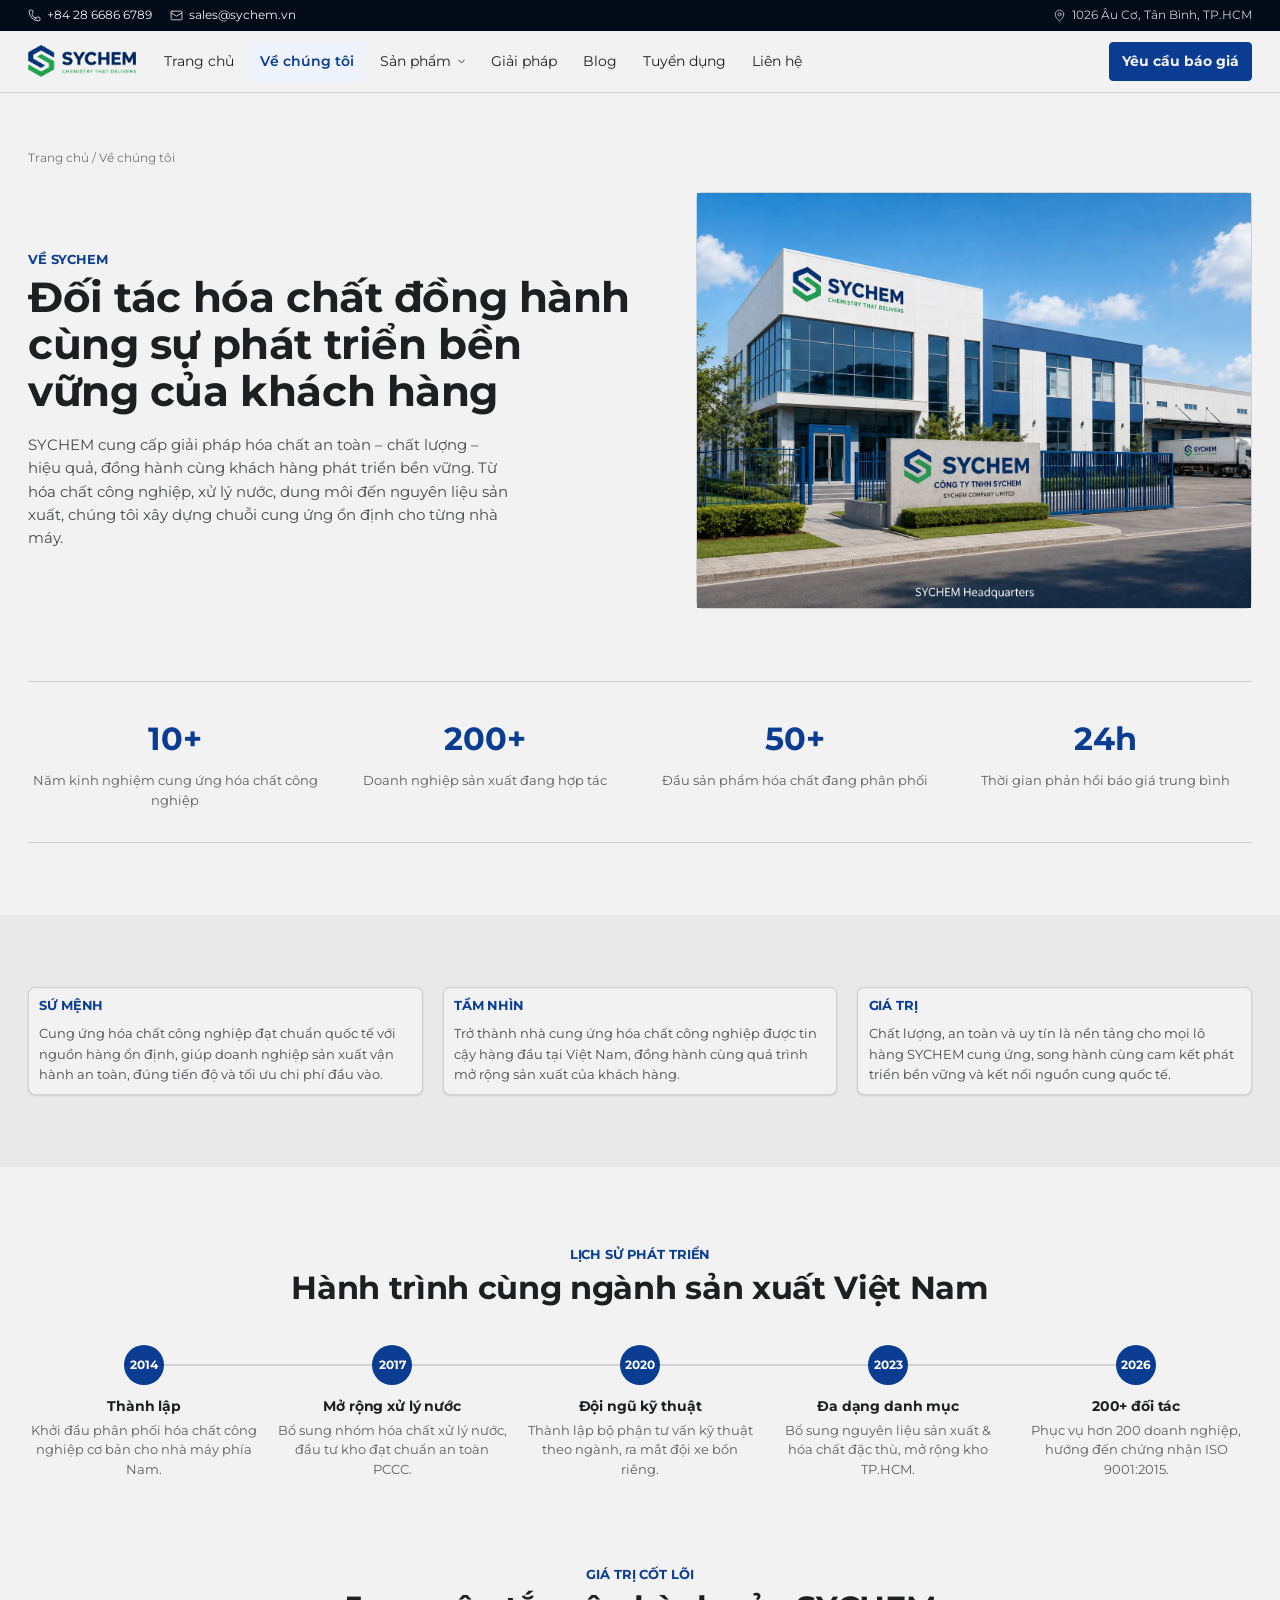
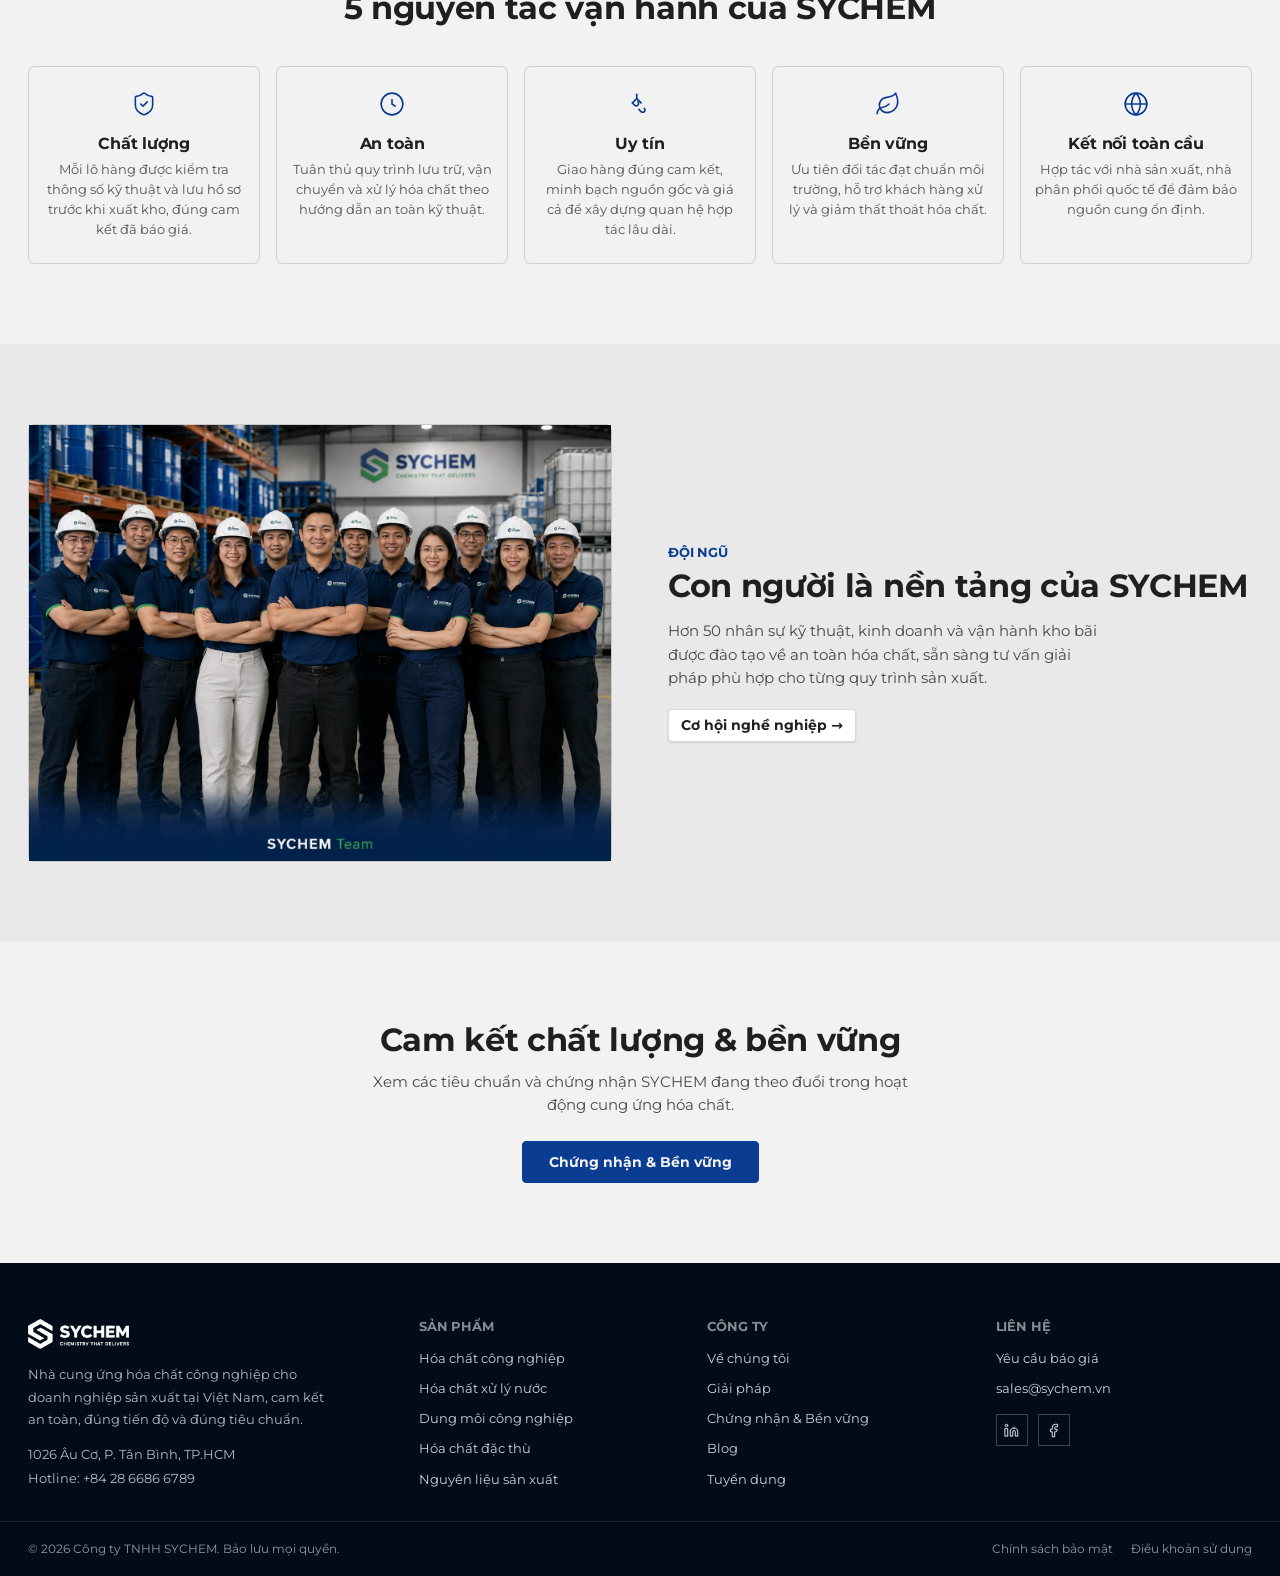
==== commit 6817f6d4: "chore: Update design" ====
--- a/about.html
+++ b/about.html
@@ -113,7 +113,7 @@
     </div>
     <div class="card blueprint"><i class="corner tl"></i><i class="corner tr"></i><i class="corner bl"></i><i class="corner br"></i>
       <h6 style="color:var(--color-accent);margin-bottom:4px">Giá trị</h6>
-      <p class="card-body">Chất lượng, an toàn và uy tín là nền tảng cho mọi lô hàng SYCHEM cung ứng — song hành cùng cam kết phát triển bền vững và kết nối nguồn cung quốc tế.</p>
+      <p class="card-body">Chất lượng, an toàn và uy tín là nền tảng cho mọi lô hàng SYCHEM cung ứng, song hành cùng cam kết phát triển bền vững và kết nối nguồn cung quốc tế.</p>
     </div>
   </div>
 </section>
@@ -146,7 +146,7 @@
     <div style="text-align:center;padding:24px 14px;border:1px solid var(--color-divider);border-radius:var(--radius-lg)">
       <svg width="26" height="26" viewBox="0 0 24 24" fill="none" stroke="var(--color-accent)" stroke-width="1.5" stroke-linecap="round" stroke-linejoin="round" style="margin:0 auto 12px"><path d="m11 17 2 2a1 1 0 1 0 3-3"></path><path d="m5 11 2 2a1 1 0 1 0 3-3"></path><path d="m5 11 4-4 4 4"></path><path d="M9 7V3"></path></svg>
       <h5 style="margin:0 0 6px">Uy tín</h5>
-      <p style="font-size:13px;opacity:.75;margin:0">Giao hàng đúng cam kết, minh bạch nguồn gốc và giá cả — xây dựng quan hệ hợp tác lâu dài.</p>
+      <p style="font-size:13px;opacity:.75;margin:0">Giao hàng đúng cam kết, minh bạch nguồn gốc và giá cả để xây dựng quan hệ hợp tác lâu dài.</p>
     </div>
     <div style="text-align:center;padding:24px 14px;border:1px solid var(--color-divider);border-radius:var(--radius-lg)">
       <svg width="26" height="26" viewBox="0 0 24 24" fill="none" stroke="var(--color-accent)" stroke-width="1.5" stroke-linecap="round" stroke-linejoin="round" style="margin:0 auto 12px"><path d="M11 20A7 7 0 0 1 9.8 6.1C15.5 5 17 4.48 19 2c1 2 2 4.18 2 8 0 5.5-4.78 10-10 10Z"></path><path d="M2 21c0-3 1.85-5.36 5.08-6C9.5 14.52 12 13 13 12"></path></svg>
@@ -184,7 +184,7 @@
   <div style="max-width:1280px;margin:0 auto;padding:56px 28px 32px;display:grid;grid-template-columns:1.4fr 1fr 1fr 1fr;gap:32px">
     <div>
       <img src="assets/img/eb1587ac3e5c2446.webp" alt="SYCHEM" style="height:30px;width:auto;filter:brightness(0) invert(1);margin-bottom:14px">
-      <p style="font-size:13px;line-height:1.7;opacity:.75;max-width:34ch;margin:0 0 14px">Nhà cung ứng hóa chất công nghiệp cho doanh nghiệp sản xuất tại Việt Nam — an toàn, đúng tiến độ, đúng tiêu chuẩn.</p>
+      <p style="font-size:13px;line-height:1.7;opacity:.75;max-width:34ch;margin:0 0 14px">Nhà cung ứng hóa chất công nghiệp cho doanh nghiệp sản xuất tại Việt Nam, cam kết an toàn, đúng tiến độ và đúng tiêu chuẩn.</p>
       <p style="font-size:13px;opacity:.75;margin:0 0 4px">1026 Âu Cơ, P. Tân Bình, TP.HCM</p>
       <p style="font-size:13px;opacity:.75;margin:0">Hotline: +84 28 6686 6789</p>
     </div>
--- a/assets/css/style.css
+++ b/assets/css/style.css
@@ -743,8 +743,9 @@
 .nav-toggle{display:none;align-items:center;justify-content:center;width:40px;height:40px;flex:none;border:1px solid var(--color-divider);border-radius:var(--radius-md);background:transparent;color:var(--color-text);cursor:pointer;margin-left:auto;transition:background-color .15s ease}
 .nav-toggle:hover{background:color-mix(in srgb, var(--color-text) 6%, transparent)}
 
-/* — mega menu (Sản phẩm) — */
-.nav-item.has-mega{position:relative}
+/* — mega menu (Sản phẩm) — full-bleed panel anchored to the header, not the
+   trigger link, so it spans the page width instead of floating off-center
+   under wherever "Sản phẩm" happens to sit in the nav. — */
 .nav-mega-trigger-wrap{display:flex;align-items:center}
 .nav-mega-trigger{display:inline-flex !important;align-items:center;gap:5px;padding:10px 10px 10px 12px !important;border-radius:var(--radius-md) 0 0 var(--radius-md) !important}
 .nav-caret{display:inline-block;transition:transform .2s ease;flex:none}
@@ -758,21 +759,21 @@
 .nav-mega-trigger[aria-current="page"]{color:var(--color-accent);background:var(--color-accent-100) !important;font-weight:600}
 
 .mega-panel{
-  position:absolute;top:100%;left:50%;padding-top:12px;
-  width:min(760px,92vw);z-index:60;
+  position:absolute;top:100%;left:0;right:0;width:100%;z-index:60;
   opacity:0;visibility:hidden;pointer-events:none;
-  transform:translate(-50%,4px);
+  transform:translateY(4px);
   transition:opacity .16s ease,transform .16s ease,visibility .16s;
 }
 .mega-panel-inner{
-  background:var(--color-bg);border:1px solid var(--color-divider);
-  border-radius:var(--radius-lg);box-shadow:var(--shadow-lg);padding:20px;
+  max-width:1280px;margin:0 auto;padding:24px 28px;
+  background:var(--color-bg);border-top:1px solid var(--color-divider);
+  box-shadow:var(--shadow-lg);
 }
 .nav-item.has-mega:focus-within .mega-panel,
 .nav-item.has-mega.open .mega-panel{
-  opacity:1;visibility:visible;pointer-events:auto;transform:translate(-50%,0);
-}
-.mega-grid{display:grid;grid-template-columns:repeat(5,1fr);gap:12px}
+  opacity:1;visibility:visible;pointer-events:auto;transform:translateY(0);
+}
+.mega-grid{display:grid;grid-template-columns:repeat(5,1fr);gap:20px}
 .mega-link{display:flex;flex-direction:column;gap:6px;text-decoration:none;color:inherit;padding:8px;border-radius:var(--radius-md);transition:background-color .15s ease,transform .15s ease}
 .mega-link:hover{background:color-mix(in srgb, var(--color-text) 6%, transparent);transform:translateY(-2px)}
 .mega-link img{width:100%;aspect-ratio:4/3;object-fit:cover;border-radius:var(--radius-md);transition:transform .2s ease}
@@ -782,6 +783,14 @@
 .mega-panel a.mega-viewall{display:block;margin-top:16px;padding-top:14px;border-top:1px solid var(--color-divider);font-family:var(--font-heading);font-weight:600;font-size:13px;color:var(--color-accent);text-decoration:none;transition:opacity .15s ease}
 .mega-panel a.mega-viewall:hover{opacity:.7;color:var(--color-accent)}
 
+/* — fix: a flex/grid item with `aspect-ratio` still lets a percentage-sized
+   img child's OWN intrinsic ratio act as an automatic minimum size, so a
+   portrait source photo (e.g. 1600x2400) can inflate the box past its
+   specified ratio. `overflow:hidden` resets the automatic minimum size to 0
+   per spec — applies everywhere aspect-ratio boxes wrap an image (site-wide,
+   including the original blueprint photo frames). — */
+[style*="aspect-ratio"]{overflow:hidden;min-height:0;min-width:0}
+
 /* — product package thumbnails (Products page) — */
 .pkg-box{overflow:hidden;position:relative}
 .pkg-box img{width:100%;height:100%;object-fit:cover;display:block}
@@ -789,6 +798,22 @@
 .cat-banner img{width:100%;height:100%;object-fit:cover;display:block}
 .cat-banner-caption{position:absolute;left:0;right:0;bottom:0;padding:18px 24px;background:linear-gradient(0deg,rgba(2,11,24,.72),transparent);color:#fff;font-family:var(--font-heading);font-weight:600;font-size:15px}
 
+/* — "Vì sao chọn SYCHEM" bento grid: explicit grid-column/grid-row placement
+   needs an explicit mobile fallback, since the generic [style*=...] rules
+   below only rewrite grid-template-columns, not per-item placement. — */
+@media (max-width:900px){
+  .bento-grid{grid-template-columns:1fr 1fr !important;grid-auto-rows:auto !important}
+  .bento-lg{grid-column:1 / 3 !important;grid-row:auto !important;flex-direction:column !important}
+  .bento-lg-media{min-height:220px}
+  .bento-a{grid-column:1 !important;grid-row:auto !important}
+  .bento-b{grid-column:2 !important;grid-row:auto !important}
+  .bento-quote{grid-column:1 / 3 !important;grid-row:auto !important}
+}
+@media (max-width:640px){
+  .bento-grid{grid-template-columns:1fr !important}
+  .bento-lg,.bento-a,.bento-b,.bento-quote{grid-column:1 !important}
+}
+
 /* — buttons: give the outline/secondary style real surface contrast — */
 .btn-secondary{background:var(--color-bg-elevated,#fff);border-color:var(--color-divider);box-shadow:var(--shadow-sm)}
 .btn-secondary:hover{background:color-mix(in srgb, var(--color-text) 4%, #fff);box-shadow:var(--shadow-md)}
@@ -800,7 +825,6 @@
 
 /* — responsive: tablet — */
 @media (max-width:1080px){
-  .mega-panel{width:min(560px,92vw)}
   .mega-grid{grid-template-columns:repeat(3,1fr)}
 }
 
@@ -841,16 +865,12 @@
   .mega-grid{grid-template-columns:repeat(2,1fr)}
   .mega-link img{aspect-ratio:16/10}
 
-  .nav-scrim{
-    display:block;position:fixed;inset:0;background:rgba(2,11,24,.55);z-index:65;
-    opacity:0;visibility:hidden;pointer-events:none;
-    transition:opacity .28s ease,visibility .28s;
-    backdrop-filter:blur(1px);
-  }
-  .nav-scrim.open{opacity:1;visibility:visible;pointer-events:auto}
 }
 
 @media (max-width:640px){
   .mega-grid{grid-template-columns:1fr 1fr}
   .cat-banner{aspect-ratio:16/9}
-}
+  /* keep the two hero CTAs on one row instead of stacking */
+  .hero-cta-row{flex-wrap:nowrap !important;gap:10px !important}
+  .hero-cta-btn{padding:11px 4px !important;font-size:13.5px !important;flex:1 1 0 !important;text-align:center;justify-content:center}
+}
